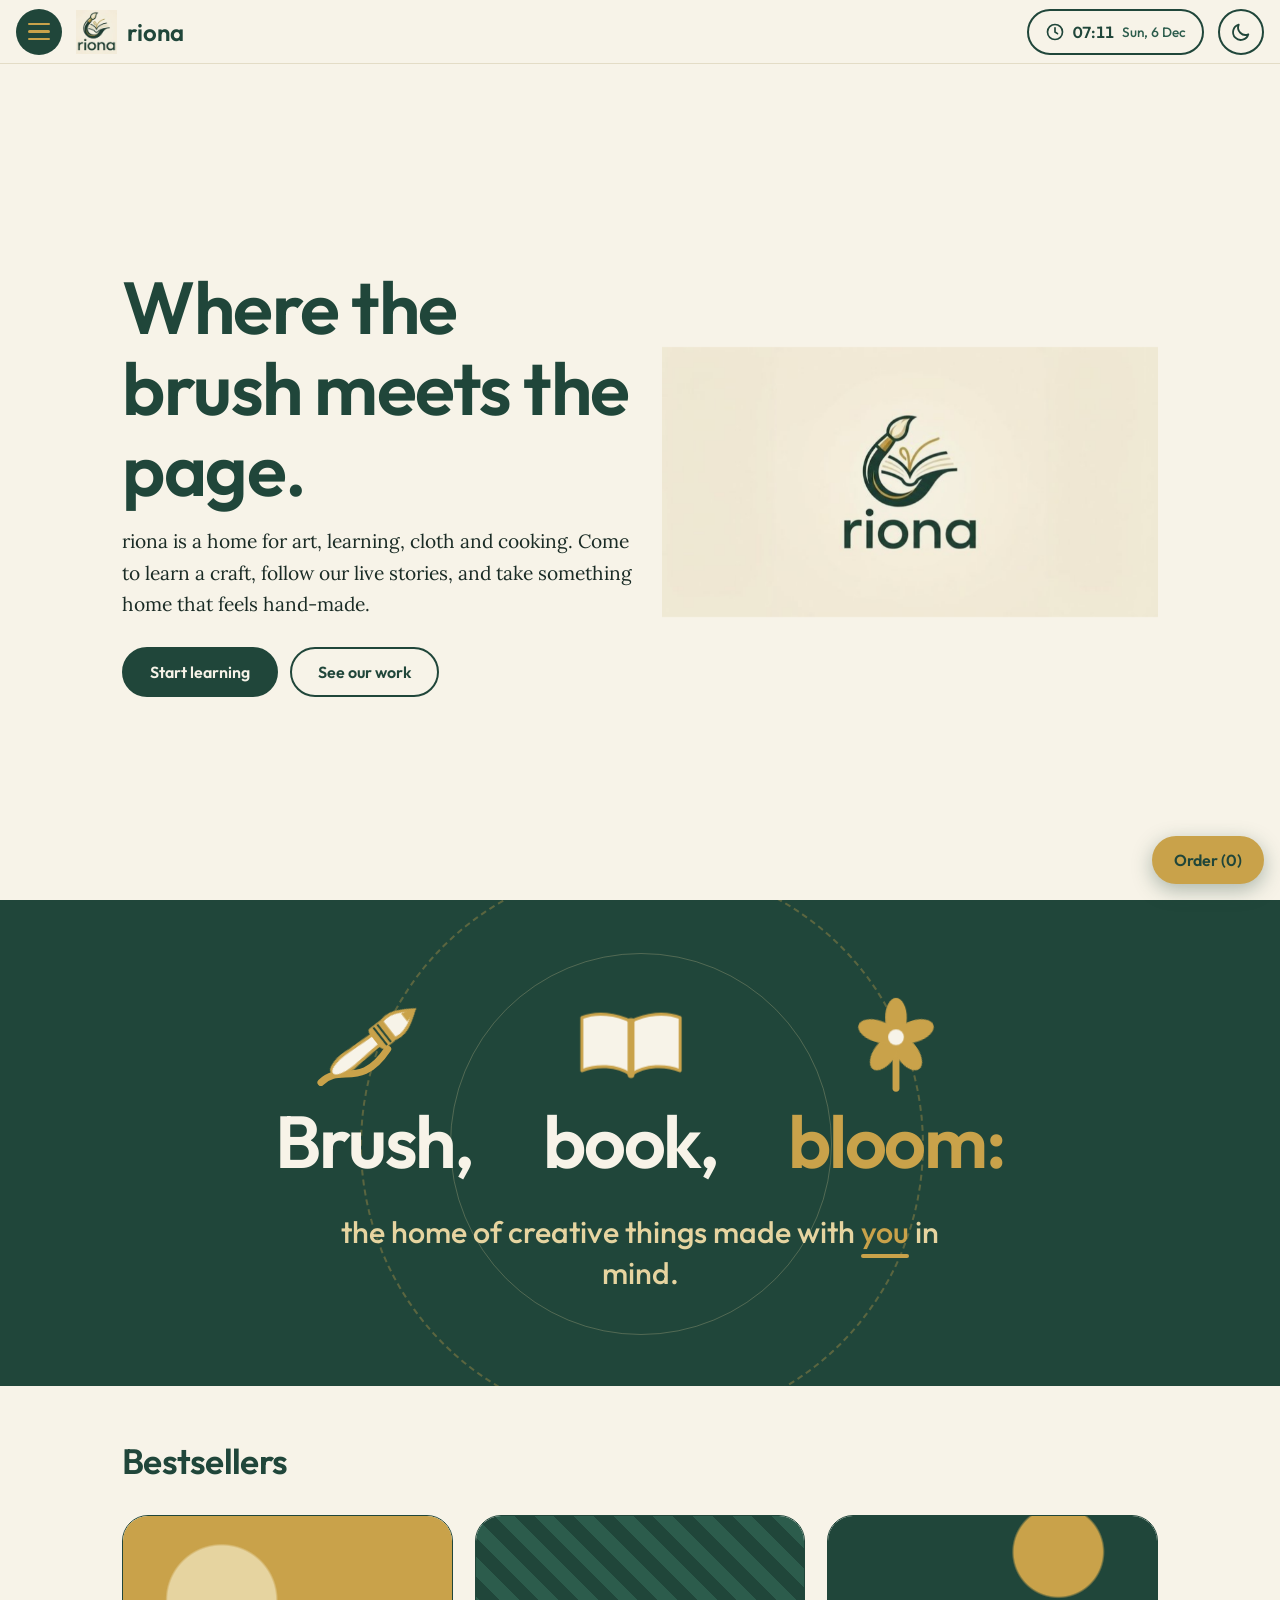
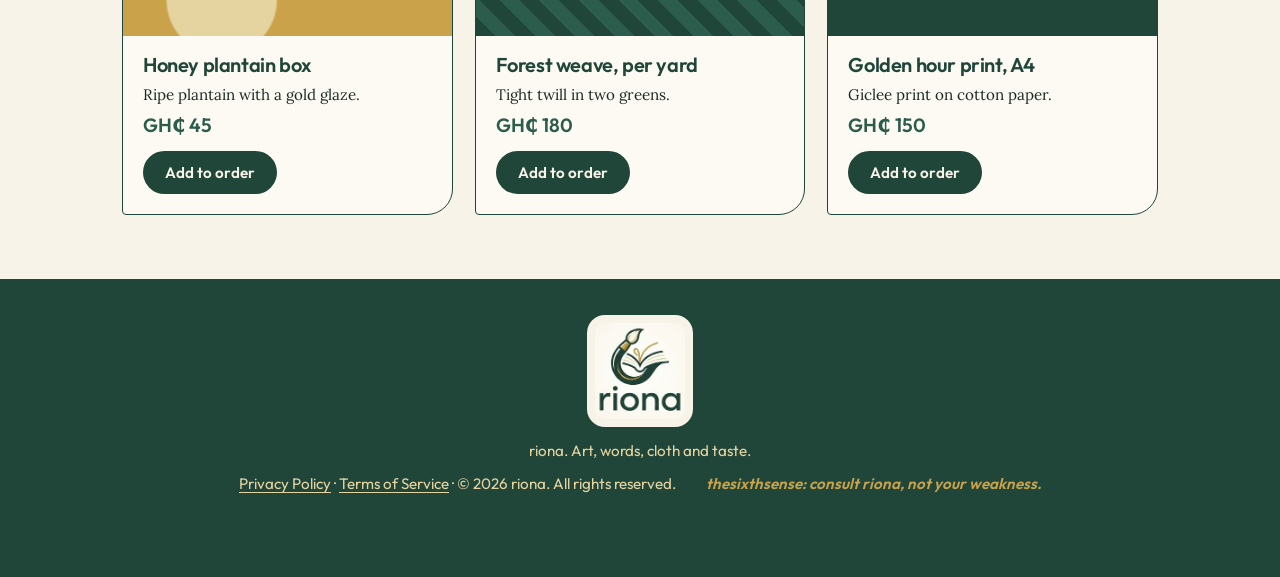
==== index.html @ c10294fd "Add files via upload" ====
<!DOCTYPE html>
<html lang="en"><head><meta charset="utf-8">
<meta name="viewport" content="width=device-width, initial-scale=1, viewport-fit=cover">
<title>riona | art, learning, cloth and food</title>
<link rel="preconnect" href="https://fonts.googleapis.com"><link rel="preconnect" href="https://fonts.gstatic.com" crossorigin>
<link href="https://fonts.googleapis.com/css2?family=Outfit:wght@400;500;600;700&family=Lora:ital,wght@0,400;0,500;1,400&display=swap" rel="stylesheet">
<script>try{var t=localStorage.getItem("riona-theme")||(matchMedia("(prefers-color-scheme:dark)").matches?"dark":"light");document.documentElement.dataset.theme=t}catch(e){}</script>
<link rel="stylesheet" href="style.css"></head><body data-page="home"><header>
<button class="burger" id="bg" aria-label="Open menu" aria-expanded="false" aria-controls="nav"><i></i><i></i><i></i></button>
<a class="brand" href="index.html"><img src="assets/logo-mark.jpg" alt="">riona</a>
<button class="hclock" id="wc" aria-expanded="false" aria-controls="wp" aria-label="World date and time"><svg viewBox="0 0 24 24" aria-hidden="true"><circle cx="12" cy="12" r="9"/><path d="M12 7v5l3 2"/></svg><span id="ht"></span><span class="hd" id="hd"></span></button>
<button class="tmode" id="tm" aria-label="Switch to dark mode"><svg class="moon" viewBox="0 0 24 24" aria-hidden="true"><path d="M20 14.5A8 8 0 0 1 9.5 4 8.5 8.5 0 1 0 20 14.5Z"/></svg><svg class="sun" viewBox="0 0 24 24" aria-hidden="true"><circle cx="12" cy="12" r="4"/><path d="M12 2v2M12 20v2M2 12h2M20 12h2M4.9 4.9l1.4 1.4M17.7 17.7l1.4 1.4M4.9 19.1l1.4-1.4M17.7 6.3l1.4-1.4"/></svg></button>
</header>
<aside class="wpanel" id="wp" aria-label="World date and time"><h2>The world, right now</h2><div class="you"><span class="big" id="yt"></span><span class="meta" id="yd"></span></div><div class="cities" id="cg"></div></aside>

<nav id="nav" aria-label="Main menu"><div class="wrap">
<a href="index.html">Home</a>
<small>Learn and make</small>
<a href="art-education.html">Art &amp; education</a><a href="portfolio.html">Portfolio</a>
<small>Cloth and table</small>
<a href="textiles.html">Textiles</a><a href="food.html">Food &amp; delicacies</a>
<small>Stories and spirit</small>
<a href="live-blog.html">Live blog</a><a href="motivations.html">Motivations</a><a href="ai-content.html">AI content</a>
<small>Work with riona</small>
<a href="adverts.html">Adverts</a><a href="feedback.html">Feedback</a>
</div></nav>
<main><section class="view on" id="home"><div class="in hero">
<div><h1>Where the brush meets the page.</h1>
<p class="lede">riona is a home for art, learning, cloth and cooking. Come to learn a craft, follow our live stories, and take something home that feels hand-made.</p>
<div class="row"><a class="btn" href="art-education.html">Start learning</a><a class="btn o" href="portfolio.html">See our work</a></div></div>
<img class="logo" src="assets/logo-full.jpg" alt="riona logo: a paintbrush curving into an open book">
</div>
<section class="tag" aria-label="Our promise"><div class="in">
<h2 class="tagline">
<span class="w rv" style="--d:0"><svg viewBox="0 0 120 100" aria-hidden="true"><path class="d g" pathLength="1" d="M6 92C26 72 46 100 74 58" style="--d:250"/><g class="pop br" style="--d:1000"><g transform="rotate(-38 60 50) translate(0 50) scale(1 1.6) translate(0 -50)"><path class="cr bp" d="M6 50C6 46 20 44 34 45L62 46V54L34 55C20 56 6 54 6 50Z"/><rect class="gf bp" x="62" y="43" width="17" height="14" rx="2"/><path class="dk" d="M68 43V57M73 43V57"/><path class="cr bp" d="M79 43C92 41 102 46 112 50C102 54 92 59 79 57Z"/><path class="gf" d="M99 46.8C105 47.8 109 49 113 50C109 51 105 52.2 99 53.2Z"/></g></g></svg><b>Brush,</b></span>
<span class="w rv" style="--d:350"><svg viewBox="0 0 120 100" aria-hidden="true"><path class="pg l" d="M60 30V84C45 74 25 74 10 80V26C25 20 45 22 60 30Z" style="--d:700"/><path class="pg r" d="M60 30V84C75 74 95 74 110 80V26C95 20 75 22 60 30Z" style="--d:850"/><path class="d g" pathLength="1" d="M60 30V84" style="--d:1000"/></svg><b>book,</b></span>
<span class="w rv" style="--d:700"><svg class="bloom" viewBox="0 0 120 100" aria-hidden="true"><path class="d g" pathLength="1" d="M60 54V98" style="--d:1100"/><g transform="rotate(0 60 46)"><ellipse class="pet" cx="60" cy="26" rx="11" ry="20" style="--d:1300"/></g><g transform="rotate(72 60 46)"><ellipse class="pet" cx="60" cy="26" rx="11" ry="20" style="--d:1420"/></g><g transform="rotate(144 60 46)"><ellipse class="pet" cx="60" cy="26" rx="11" ry="20" style="--d:1540"/></g><g transform="rotate(216 60 46)"><ellipse class="pet" cx="60" cy="26" rx="11" ry="20" style="--d:1660"/></g><g transform="rotate(288 60 46)"><ellipse class="pet" cx="60" cy="26" rx="11" ry="20" style="--d:1780"/></g><circle class="pop cr" cx="60" cy="46" r="8" style="--d:1900"/></svg><b>bloom:</b></span>
</h2>
<p class="sub rv" style="--d:1500">the home of creative things made with <em>you</em> in mind.</p>
</div></section>
<div class="in" style="padding-top:0"><div class="shop"><h2>Bestsellers</h2><div class="grid"><div class="prod"><div class="sw t3"></div><div class="b"><h3>Honey plantain box</h3><p>Ripe plantain with a gold glaze.</p><span class="pr" data-p="45"></span><button class="btn add" data-n="Honey plantain box" data-p="45">Add to order</button></div></div><div class="prod"><div class="sw t2"></div><div class="b"><h3>Forest weave, per yard</h3><p>Tight twill in two greens.</p><span class="pr" data-p="180"></span><button class="btn add" data-n="Forest weave, per yard" data-p="180">Add to order</button></div></div><div class="prod"><div class="sw t1"></div><div class="b"><h3>Golden hour print, A4</h3><p>Giclee print on cotton paper.</p><span class="pr" data-p="150"></span><button class="btn add" data-n="Golden hour print, A4" data-p="150">Add to order</button></div></div></div></div></div></section></main></main>
<footer><img src="assets/logo-mark.jpg" alt="riona logo"><p>riona. Art, words, cloth and taste.</p>
<div class="fbar"><span><a href="privacy.html">Privacy Policy</a> &middot; <a href="terms.html">Terms of Service</a> &middot; &copy; 2026 riona. All rights reserved.</span><span class="sig">thesixthsense: consult riona, not your weakness.</span></div></footer>
<script src="script.js"></script></body></html>
---- style.css ----
:root{--green:#20463a;--green2:#2c5c4c;--gold:#c9a24a;--gold2:#e6d4a0;--cream:#f7f3e8;--paper:#fcfaf3;--ink:#1a2b25;color-scheme:light;
--sans:'Outfit',system-ui,sans-serif;--serif:'Lora',Georgia,serif}
*{box-sizing:border-box;margin:0}
html{scroll-behavior:smooth;scroll-padding-top:calc(72px + env(safe-area-inset-top,0px))}
body{background:var(--bg);color:var(--ink);font:17px/1.65 var(--serif);padding-top:env(safe-area-inset-top,0px);padding-bottom:env(safe-area-inset-bottom,0px)}
h1,h2,h3,.sans{font-family:var(--sans);color:var(--gt);letter-spacing:-.02em;line-height:1.1}
h1{font-size:clamp(2.4rem,7vw,4.6rem);font-weight:600}h2{font-size:clamp(1.9rem,4.5vw,3rem);font-weight:600}h3{font-size:1.25rem;font-weight:600}
p{max-width:62ch}a{color:inherit}
:focus-visible{outline:3px solid var(--gold);outline-offset:3px}
header{position:fixed;inset:0 0 auto 0;z-index:20;height:calc(64px + env(safe-area-inset-top,0px));padding-top:env(safe-area-inset-top,0px);background:var(--hbg);backdrop-filter:blur(8px);border-bottom:1px solid var(--line);display:flex;align-items:center;gap:14px;padding-inline:max(16px,env(safe-area-inset-left,0px)) 16px}
.burger{width:46px;height:46px;border:0;border-radius:50%;background:var(--green);cursor:pointer;display:grid;place-content:center;gap:5px}
.burger i{display:block;width:22px;height:2.5px;background:var(--gold);border-radius:2px;transition:.25s}
.burger[aria-expanded=true] i:nth-child(1){transform:translateY(7.5px) rotate(45deg)}.burger[aria-expanded=true] i:nth-child(2){opacity:0}.burger[aria-expanded=true] i:nth-child(3){transform:translateY(-7.5px) rotate(-45deg)}
.brand{display:flex;align-items:center;gap:10px;text-decoration:none;font:600 1.5rem var(--sans);color:var(--gt)}
.brand img{height:44px;mix-blend-mode:multiply}
nav{position:fixed;inset:0;z-index:15;background:var(--green);color:var(--cream);padding:calc(86px + env(safe-area-inset-top,0px)) 24px 32px;overflow:auto;transform:translateX(-102%);transition:transform .45s cubic-bezier(.7,0,.2,1);visibility:hidden}
nav.open{transform:none;visibility:visible}
nav .wrap{max-width:760px;margin:auto;display:grid;gap:6px}
nav small{font:500 .95rem var(--sans);color:var(--gold);margin:18px 0 2px;display:block}
nav a{font:500 clamp(1.5rem,5vw,2.3rem) var(--sans);text-decoration:none;padding:4px 0;display:flex;align-items:center;gap:14px;color:var(--cream);width:max-content;max-width:100%}
nav a::before{content:"";width:0;height:3px;background:var(--gold);border-radius:3px;transition:width .25s}
nav a:hover::before,nav a[aria-current=page]::before{width:34px}
nav a[aria-current=page]{color:var(--gold2)}
main{min-height:100vh}
.view{display:none;padding:calc(64px + env(safe-area-inset-top,0px)) 0 0}.view.on{display:block}
.in{max-width:1080px;margin:auto;padding:64px 22px}
.lede{font-size:1.2rem;margin-top:16px}
.hero{display:grid;grid-template-columns:1.05fr 1fr;gap:20px;align-items:center;min-height:calc(100vh - 64px)}
.hero .logo{width:100%;mix-blend-mode:multiply}
.btn{display:inline-block;font:600 1rem var(--sans);padding:13px 26px;border-radius:40px;background:var(--green);color:var(--cream);border:2px solid var(--green);text-decoration:none;cursor:pointer;transition:.2s}
.btn:hover{background:var(--gold);border-color:var(--gold);color:var(--green)}
.btn.o{background:none;color:var(--gt)}.btn.o:hover{background:var(--green);color:var(--cream)}
.row{display:flex;gap:12px;flex-wrap:wrap;margin-top:26px}
.paths{display:grid;gap:0;margin-top:36px}
.paths a{display:grid;grid-template-columns:minmax(150px,230px) 1fr auto;gap:16px;align-items:baseline;padding:20px 4px;border-top:1.5px solid var(--gt);text-decoration:none;transition:.25s}
.paths a:last-child{border-bottom:1.5px solid var(--gt)}
.paths a:hover{background:var(--green);color:var(--cream);padding-inline:18px}
.paths a:hover b,.paths a:hover span{color:var(--gold)}
.paths b{font:600 1.35rem var(--sans);color:var(--gt)}.paths span{font:500 1.1rem var(--sans);color:var(--gold)}
.band{background:var(--green);color:var(--cream)}.band h2,.band h3{color:var(--cream)}.band .lede{color:var(--gold2)}
.gold{background:var(--gold);color:var(--green);--gt:#20463a;--g2t:#2c5c4c}
.swoosh{display:block;width:100%;height:70px;margin-bottom:-1px}
.grid{display:grid;grid-template-columns:repeat(auto-fit,minmax(240px,1fr));gap:22px;margin-top:34px}
.box{background:var(--paper);border:1.5px solid var(--gt);border-radius:26px 26px 26px 4px;padding:24px}
.box p{margin-top:8px;font-size:.98rem}
.pill{display:inline-block;font:500 .85rem var(--sans);padding:3px 12px;border-radius:20px;background:var(--gold2);color:var(--green);margin-bottom:10px}
.chips{display:flex;gap:10px;flex-wrap:wrap;margin-top:28px}
.chip{font:500 .98rem var(--sans);padding:8px 18px;border-radius:30px;border:1.5px solid var(--gt);background:none;color:var(--gt);cursor:pointer}
.chip[aria-pressed=true]{background:var(--green);color:var(--gold)}
.tile{aspect-ratio:1;border-radius:4px 40px 4px 40px;display:flex;align-items:flex-end;padding:18px;font:600 1.15rem var(--sans);color:var(--cream);position:relative;overflow:hidden}
.tile.hide{display:none}
.t1{background:radial-gradient(circle at 70% 30%,var(--gold) 0 18%,transparent 19%),var(--green)}
.t2{background:repeating-linear-gradient(45deg,var(--green) 0 14px,var(--green2) 14px 28px)}
.t3{background:radial-gradient(circle at 30% 70%,var(--gold2) 0 22%,transparent 23%),var(--gold);color:var(--green)}
.t4{background:linear-gradient(135deg,var(--gold) 0 50%,var(--green) 50%)}
.t5{background:repeating-linear-gradient(90deg,var(--gold) 0 10px,var(--green) 10px 30px,var(--gold2) 30px 36px,var(--green) 36px 56px)}
.t6{background:radial-gradient(ellipse at 50% 120%,var(--gold) 0 40%,transparent 41%),var(--green2)}
.sw{height:150px;border-radius:20px 20px 4px 4px}
.live{display:inline-flex;align-items:center;gap:8px;font:600 .95rem var(--sans);color:var(--green);background:var(--gold2);padding:5px 14px;border-radius:30px}
.live::before{content:"";width:10px;height:10px;border-radius:50%;background:#c0392b;animation:p 1.4s infinite}
@keyframes p{50%{opacity:.25;transform:scale(1.5)}}
.post{border-left:4px solid var(--gold);padding:4px 0 4px 20px;margin-top:26px}
.post time{font:500 .9rem var(--sans);color:var(--g2t)}.post p{margin-top:4px}
input,textarea{width:100%;font:inherit;padding:13px 16px;border:1.5px solid var(--gt);border-radius:14px;background:var(--paper);color:var(--ink);margin-top:10px}
label{font:500 1rem var(--sans);color:var(--gt);display:block;margin-top:18px}
.stars{display:flex;gap:6px;margin-top:10px}.stars button{font-size:2rem;line-height:1;background:none;border:0;cursor:pointer;color:#cdbf94}.stars button.on{color:var(--gold)}
.quote{font:500 clamp(1.7rem,4.6vw,3.1rem)/1.2 var(--sans);color:var(--cream);max-width:20ch;min-height:5.5em;margin-top:12px}
.out{margin-top:22px;font:500 1.2rem/1.5 var(--serif);font-style:italic;max-width:56ch}
select{font:inherit;padding:12px 16px;border:1.5px solid var(--gt);border-radius:14px;background:var(--paper);color:var(--ink)}
.ad{border:2px dashed var(--gt);border-radius:20px;padding:28px;display:grid;place-items:center;text-align:center;min-height:170px}
footer{background:var(--green);color:var(--gold2);text-align:center;padding:36px 22px calc(36px + env(safe-area-inset-bottom,0px));font:400 .95rem var(--sans)}
footer img{height:112px;width:auto;border-radius:18px;background:var(--cream);padding:8px;margin-bottom:10px}
@media(max-width:760px){.hero{grid-template-columns:1fr;text-align:left;padding-top:20px}.hero .logo{order:-1;max-width:420px}.paths a{grid-template-columns:1fr auto}.paths a p{grid-column:1/-1}}
@media(prefers-reduced-motion:reduce){*{animation:none!important;transition:none!important;scroll-behavior:auto!important}}

.prod{background:var(--paper);border:1.5px solid var(--gt);border-radius:26px 26px 26px 4px;overflow:hidden;display:flex;flex-direction:column}
.prod .sw{border-radius:0;height:120px}.prod div.b{padding:18px 20px 20px;display:grid;gap:6px;flex:1;align-content:start}
.prod .pr{font:600 1.2rem var(--sans);color:var(--g2t)}.prod p{font-size:.95rem}.prod .btn{margin-top:8px;padding:10px 20px;font-size:.95rem;justify-self:start}
.shop{margin-top:56px}.shop h2{font-size:clamp(1.6rem,3.5vw,2.2rem)}
#cartbtn{position:fixed;right:max(16px,env(safe-area-inset-right,0px));bottom:calc(16px + env(safe-area-inset-bottom,0px));z-index:12;border:0;border-radius:40px;background:var(--gold);color:var(--gt);font:600 1rem var(--sans);padding:14px 22px;cursor:pointer;box-shadow:0 6px 20px rgba(32,70,58,.35)}
#cart{position:fixed;inset:0 0 0 auto;width:min(420px,100%);z-index:30;background:var(--paper);border-left:3px solid var(--gt);padding:calc(24px + env(safe-area-inset-top,0px)) 22px 24px;transform:translateX(104%);transition:transform .35s;overflow:auto;visibility:hidden}
#cart.open{transform:none;visibility:visible}
#cart li{list-style:none;display:flex;justify-content:space-between;gap:10px;padding:10px 0;border-bottom:1px solid var(--line);font:500 1rem var(--sans)}
#cart li button{border:0;background:none;color:var(--gt);cursor:pointer;font:600 1rem var(--sans)}
#cart ul{padding:0;margin:16px 0}.tot{font:600 1.3rem var(--sans);color:var(--gt);margin-bottom:16px}

.vid{margin-top:34px;max-width:900px}.vid video{width:100%;display:block;border-radius:26px 26px 26px 4px;border:3px solid var(--gt);background:var(--green);aspect-ratio:16/9}
.vid .cap{font-weight:500;color:var(--g2t);margin-top:10px;font-size:.98rem}

.feature{display:grid;grid-template-columns:1fr 1fr;gap:34px;align-items:center;margin-top:40px;padding:26px;background:var(--paper);border:2px solid var(--gt);border-radius:34px 34px 34px 6px}
.feature figure{margin:0}.feature img{width:100%;height:auto;display:block;border-radius:22px;border:1.5px solid var(--line);background:#fff}
.feature h2{margin:4px 0 4px}.feature .by{font-weight:600;color:var(--gold);margin-bottom:14px;filter:brightness(.8)}
.feature blockquote{font:italic 1.15rem/1.5 var(--serif);border-left:4px solid var(--gold);padding-left:16px;margin:0 0 16px;color:var(--gt)}
.feature p+p{margin-top:12px}
@media(max-width:760px){.feature{grid-template-columns:1fr;padding:18px}}

.strip{height:16px;margin:26px 0 22px;border-radius:3px;background:repeating-linear-gradient(90deg,var(--green) 0 36px,var(--gold) 36px 48px,#7a1f1f 48px 60px,var(--gold) 60px 72px,var(--green) 72px 108px,var(--cream) 108px 114px)}
.strip.thin{height:8px;margin:30px 0 0}
.manifesto{font-weight:600;font-size:clamp(2rem,6vw,4rem);line-height:1.05;letter-spacing:-.03em;color:var(--gt);margin-bottom:18px}
.manifesto em{font-style:normal;color:var(--gold);filter:brightness(.82);border-bottom:6px solid #7a1f1f;padding-bottom:2px}
.manifesto.sm{font-size:clamp(1.3rem,2.6vw,1.7rem);line-height:1.2;margin:6px 0 14px;letter-spacing:-.02em}.manifesto.sm em{border-bottom-width:4px}
.strip{margin-bottom:0}
.feature.rev figure{order:2}.feature.rev img{max-height:640px;object-fit:cover;object-position:top}
@media(max-width:760px){.feature.rev figure{order:0}}

/* animated tagline */
.tag{background:var(--green);color:var(--cream);overflow:hidden;position:relative}
.tag::before,.tag::after{content:"";position:absolute;left:50%;top:50%;border-radius:50%;pointer-events:none}
.tag::before{width:560px;height:560px;margin:-280px 0 0 -280px;border:2px dashed rgba(201,162,74,.35);animation:spin 70s linear infinite}
.tag::after{width:380px;height:380px;margin:-190px 0 0 -190px;border:1.5px solid rgba(230,212,160,.25);animation:spin 45s linear infinite reverse}
.tag .in{position:relative;text-align:center;padding:92px 22px;z-index:1}
.tagline{display:flex;justify-content:center;align-items:flex-end;gap:clamp(20px,6vw,70px);flex-wrap:wrap}
.tagline .w{display:grid;justify-items:center;gap:14px}
.tagline svg{width:clamp(72px,12vw,118px);height:auto;overflow:visible}
.tagline b{font:600 clamp(2.2rem,7vw,4.6rem)/1 var(--sans);letter-spacing:-.03em;color:var(--cream)}
.tagline .w:nth-child(3) b{color:var(--gold)}
.tag .sub{font:500 clamp(1.2rem,3vw,1.9rem)/1.35 var(--sans);color:var(--gold2);margin:34px auto 0;max-width:30ch}
.tag .sub em{font-style:normal;color:var(--gold);position:relative;white-space:nowrap}
.tag .sub em::after{content:"";position:absolute;left:0;right:0;bottom:-7px;height:4px;border-radius:3px;background:var(--gold);transform:scaleX(0);transform-origin:left}
.tag svg .g{stroke:var(--gold);stroke-width:7;stroke-linecap:round;fill:none}
.tag svg .cr{fill:var(--cream)}.tag svg .pet{fill:var(--gold)}
.tag svg .pg{fill:var(--cream);stroke:var(--gold);stroke-width:3;stroke-linejoin:round}
.js .tag .rv{opacity:0;transform:translateY(28px)}
.js .tag .d{stroke-dasharray:1;stroke-dashoffset:1}
.js .tag .pop,.js .tag .pet{transform:scale(0);transform-box:fill-box;transform-origin:50% 100%}
.js .tag .pop{transform-origin:50% 50%}
.js .tag .pg{transform:scaleX(0);transform-box:fill-box}
.js .tag .pg.l{transform-origin:100% 50%}.js .tag .pg.r{transform-origin:0 50%}
.js .tag.go .rv{animation:rise .9s cubic-bezier(.2,.7,.2,1) forwards;animation-delay:calc(var(--d,0)*1ms)}
.js .tag.go .d{animation:draw 1s ease-in-out forwards;animation-delay:calc(var(--d,0)*1ms)}
.js .tag.go .pop,.js .tag.go .pet{animation:pop .6s cubic-bezier(.3,1.5,.5,1) forwards;animation-delay:calc(var(--d,0)*1ms)}
.js .tag.go .pg{animation:page .7s cubic-bezier(.2,.8,.3,1) forwards;animation-delay:calc(var(--d,0)*1ms)}
.js .tag.go .sub em::after{animation:under .8s ease forwards 2.4s}
.js .tag.go .bloom{transform-origin:50% 100%;animation:sway 4.5s ease-in-out 3s infinite alternate}
@keyframes rise{to{opacity:1;transform:none}}@keyframes draw{to{stroke-dashoffset:0}}@keyframes pop{to{transform:scale(1)}}
@keyframes page{to{transform:scaleX(1)}}@keyframes under{to{transform:scaleX(1)}}@keyframes spin{to{transform:rotate(360deg)}}
@keyframes sway{from{transform:rotate(-4deg)}to{transform:rotate(4deg)}}
/* hero entrance */
.js .hero>div>*,.js .hero .logo{opacity:0;transform:translateY(22px);animation:rise .9s cubic-bezier(.2,.7,.2,1) forwards}
.js .hero>div>*:nth-child(1){animation-delay:.1s}.js .hero>div>*:nth-child(2){animation-delay:.3s}.js .hero>div>*:nth-child(3){animation-delay:.5s}.js .hero .logo{animation-delay:.35s}
@media(prefers-reduced-motion:reduce){.js .tag .rv,.js .hero>div>*,.js .hero .logo{opacity:1!important;transform:none!important}
.js .tag .d{stroke-dashoffset:0!important}.js .tag .pop,.js .tag .pet{transform:scale(1)!important}.js .tag .pg{transform:none!important}.js .tag .sub em::after{transform:none!important}}
.tag svg .gf{fill:var(--gold)}.tag svg .bp{stroke:var(--gold);stroke-width:2}.tag svg .dk{stroke:var(--green);stroke-width:2;fill:none}.tag svg .br.pop{transform-origin:50% 50%}

/* theme variables */
:root{--bg:#f7f3e8;--hbg:rgba(247,243,232,.94);--line:#e3dcc6;--gt:#20463a;--g2t:#2c5c4c}
:root[data-theme=dark]{color-scheme:dark;--bg:#101a16;--hbg:rgba(16,26,22,.94);--paper:#1a2923;--ink:#ebe6d6;--line:#2d4037;--gt:#e6d4a0;--g2t:#cdb877}
:root[data-theme=dark] .hero .logo,:root[data-theme=dark] .brand img{mix-blend-mode:normal;border-radius:22px}
:root[data-theme=dark] .brand img{border-radius:10px}
:root{transition:background-color .3s}body,header,.box,.prod,.feature,input,textarea{transition:background-color .3s,color .3s,border-color .3s}
.tmode{margin-left:auto;width:46px;height:46px;border-radius:50%;border:2px solid var(--gt);background:none;color:var(--gt);cursor:pointer;display:grid;place-items:center}
.tmode svg{width:22px;height:22px;fill:none;stroke:currentColor;stroke-width:2;stroke-linecap:round;stroke-linejoin:round}
.tmode .sun{display:none}:root[data-theme=dark] .tmode .sun{display:block}:root[data-theme=dark] .tmode .moon{display:none}
.tmode:hover{background:var(--gold);border-color:var(--gold);color:#20463a}
/* world clock */
.clock{background:var(--paper);border-top:1.5px solid var(--line)}.clock .in{padding:54px 22px}
.clock h2{font-size:clamp(1.6rem,3.5vw,2.2rem)}
.you{display:flex;flex-wrap:wrap;align-items:baseline;gap:6px 22px;margin-top:16px}
.you .big{font:600 clamp(2.4rem,7vw,3.8rem)/1 var(--sans);color:var(--gt);font-variant-numeric:tabular-nums;letter-spacing:-.02em}
.you .meta{font:500 1.05rem var(--sans);color:var(--g2t)}
.cities{display:grid;grid-template-columns:repeat(auto-fit,minmax(160px,1fr));gap:14px;margin-top:26px}
.city{border:1.5px solid var(--line);border-radius:18px 18px 18px 4px;padding:14px 16px;background:var(--bg)}
.city b{font:600 1.05rem var(--sans);color:var(--gt);display:block}
.city .t{font:600 1.6rem/1.2 var(--sans);color:var(--ink);font-variant-numeric:tabular-nums}
.city .d{font:500 .88rem var(--sans);color:var(--g2t);display:flex;align-items:center;gap:7px}
.city .d i{width:9px;height:9px;border-radius:50%;background:var(--gold)}.city.night .d i{background:transparent;border:2px solid var(--g2t);box-shadow:inset -3px -1px 0 var(--g2t)}
.feature .pair{display:grid;grid-template-columns:1fr 1fr;gap:12px;margin:0}
.pair div{text-align:center}.pair img{width:100%;height:auto;aspect-ratio:1;object-fit:cover;border:0;background:none;border-radius:0;filter:drop-shadow(0 6px 10px rgba(0,0,0,.28))}
.pair figcaption{font:500 .9rem var(--sans);color:var(--g2t);margin-top:4px}
@media(max-width:760px){.feature .pair{gap:8px}}

.hclock{margin-left:auto;display:flex;align-items:center;gap:8px;height:46px;padding:0 16px;border-radius:30px;border:2px solid var(--gt);background:none;color:var(--gt);cursor:pointer;font:600 1rem var(--sans);font-variant-numeric:tabular-nums}
.hclock svg{width:20px;height:20px;fill:none;stroke:currentColor;stroke-width:2;stroke-linecap:round}
.hclock .hd{font-weight:500;font-size:.85rem;color:var(--g2t)}.hclock:hover{background:var(--gold);border-color:var(--gold);color:#20463a}.hclock:hover .hd{color:#20463a}
.tmode{margin-left:0}
.wpanel{position:fixed;z-index:25;top:calc(70px + env(safe-area-inset-top,0px));right:max(12px,env(safe-area-inset-right,0px));width:min(440px,calc(100vw - 24px));max-height:calc(100vh - 92px);overflow:auto;background:var(--paper);border:2px solid var(--gt);border-radius:24px 24px 24px 6px;padding:18px 18px 20px;box-shadow:0 14px 40px rgba(0,0,0,.3);display:none}
.wpanel.open{display:block}.wpanel h2{font-size:1.3rem}.wpanel .you .big{font-size:2.3rem}.wpanel .you .meta{font-size:.95rem}
.wpanel .cities{grid-template-columns:1fr 1fr;margin-top:16px}.wpanel .city .t{font-size:1.3rem}
@media(max-width:560px){.hclock .hd{display:none}.hclock{padding:0 12px}}
.fbar{display:flex;justify-content:center;align-items:center;gap:8px 30px;flex-wrap:wrap;margin-top:14px;font:400 .95rem var(--sans)}
.fbar a{color:var(--gold2);text-underline-offset:3px}.fbar .sig{color:var(--gold);font-weight:600;font-style:italic}
.legal{max-width:760px}.legal h2{font-size:1.35rem;margin-top:30px}.legal p,.legal ul{margin-top:10px}.legal ul{padding-left:22px;max-width:62ch}.legal li{margin-top:6px}.upd{color:var(--g2t);margin-top:8px;font-weight:500}
footer p{margin-inline:auto}footer{padding-bottom:calc(84px + env(safe-area-inset-bottom,0px))}
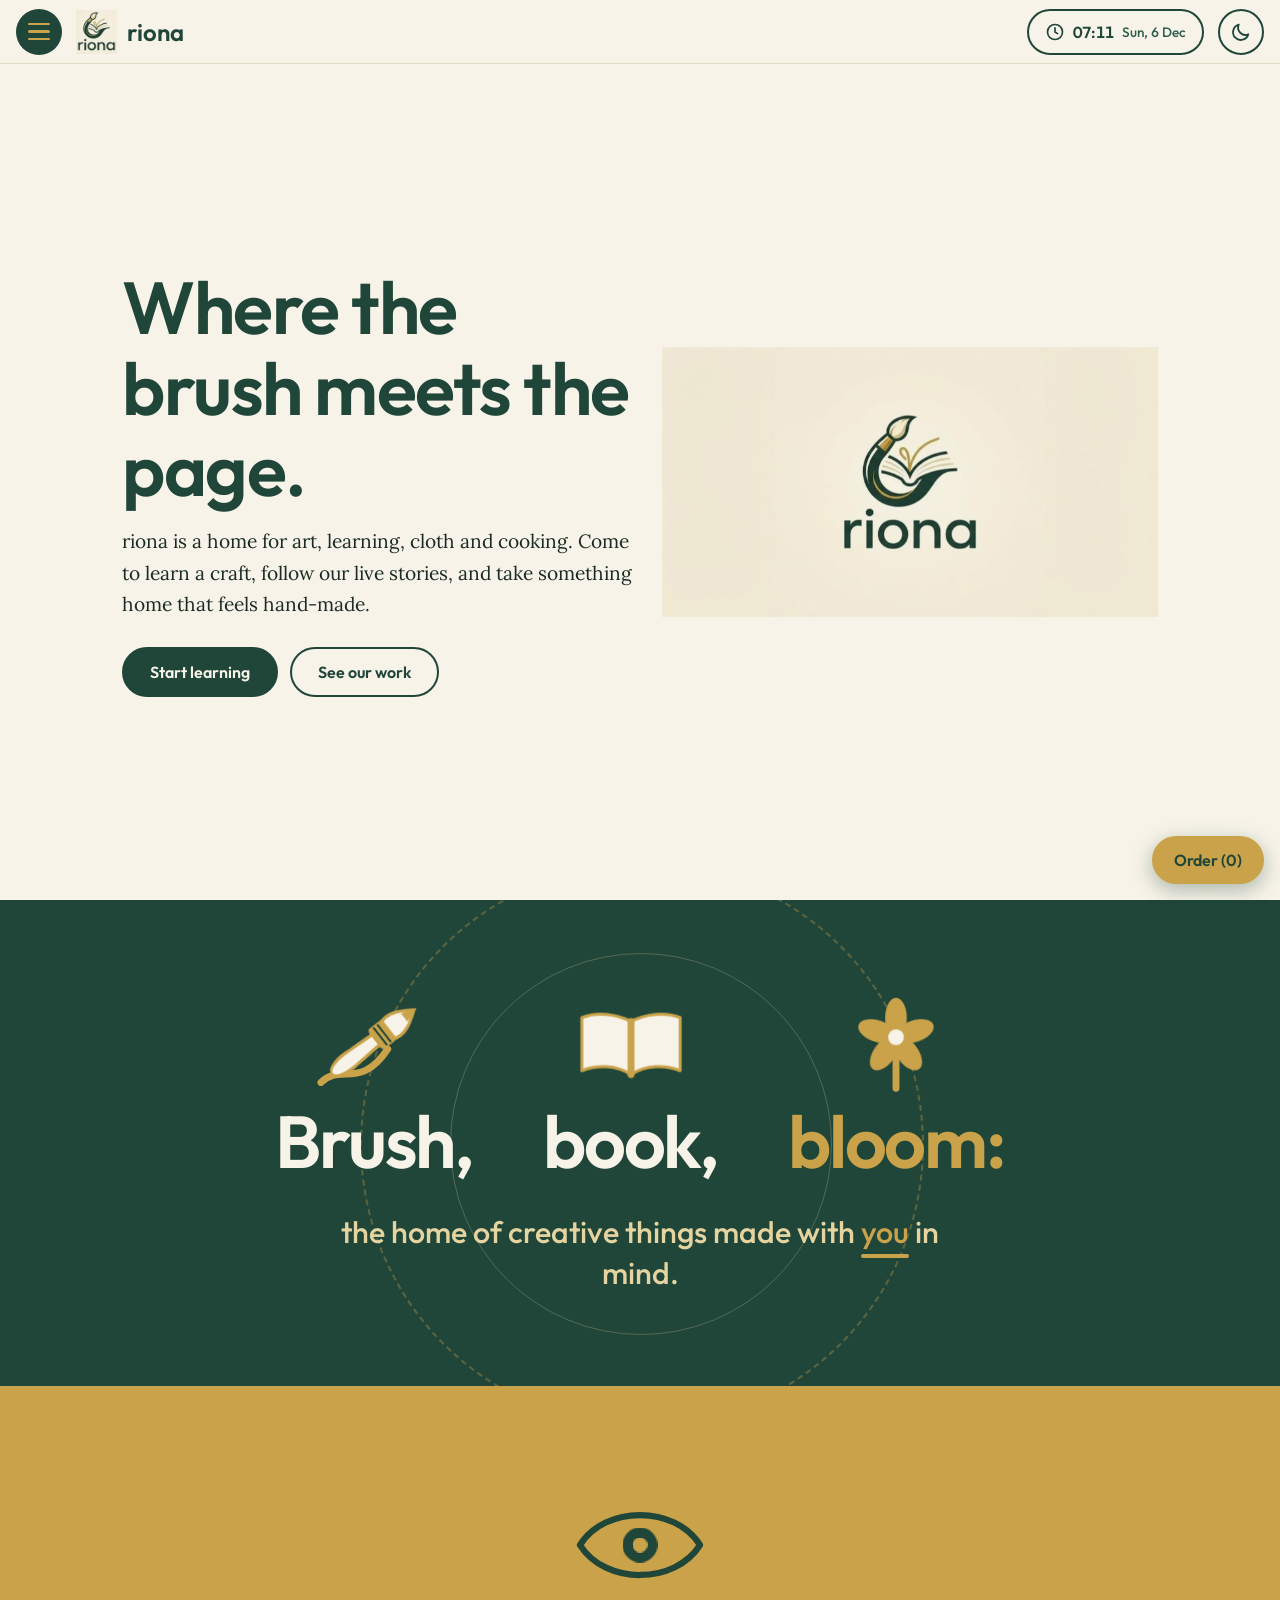
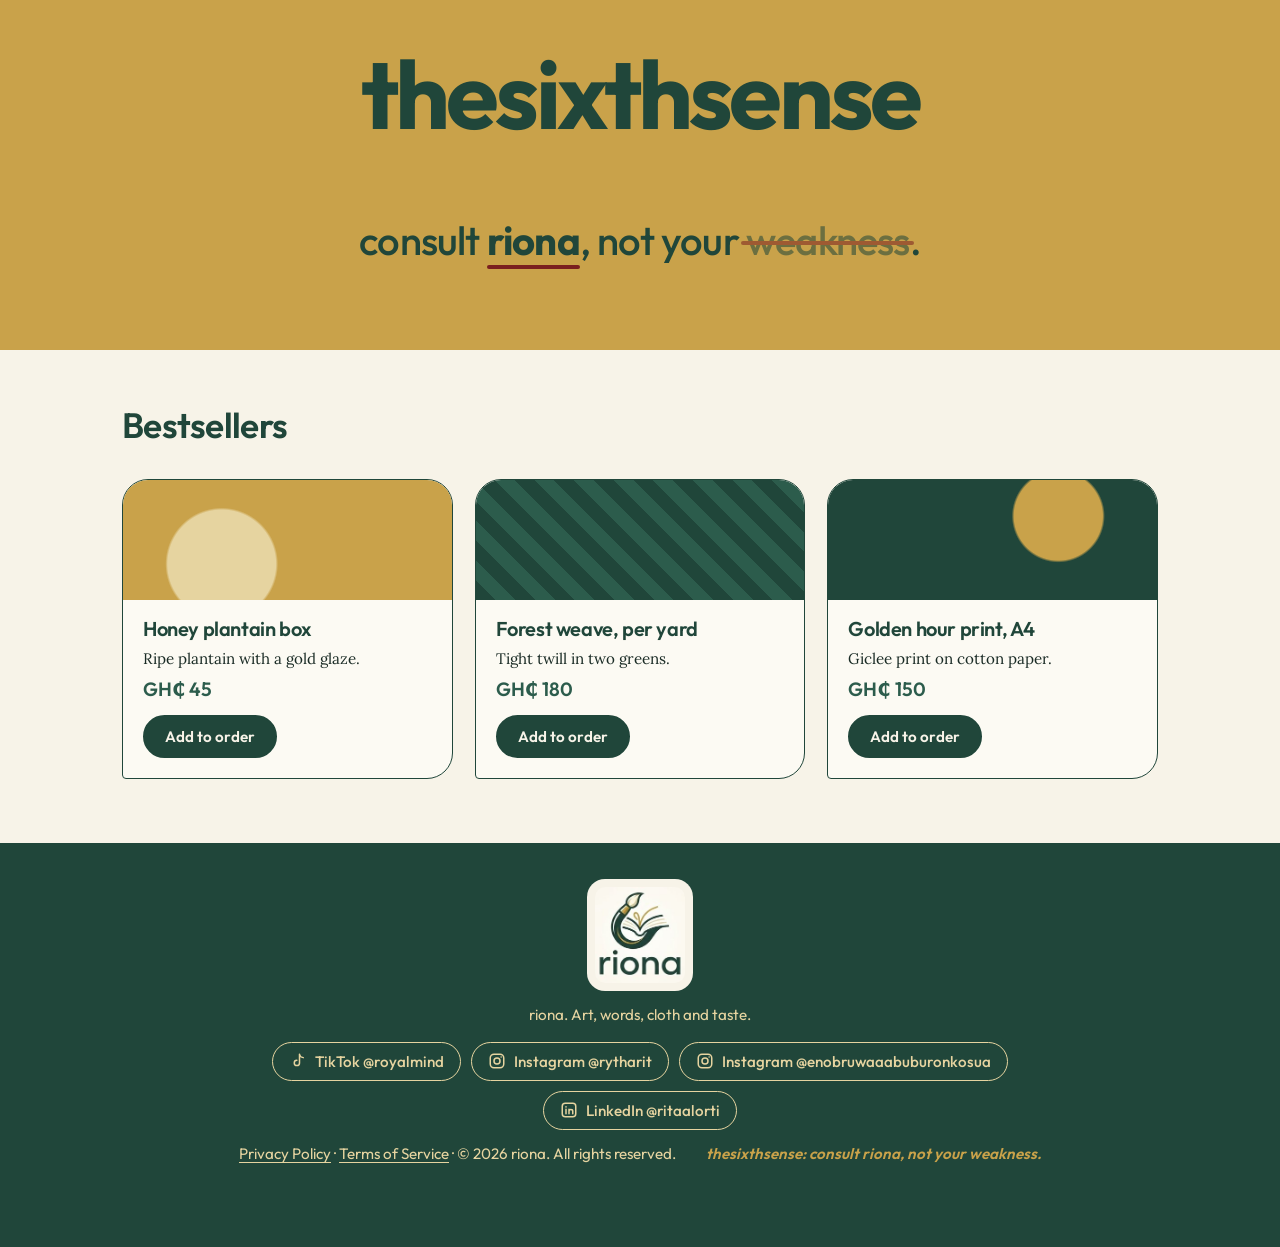
==== commit 74b8e7fc: "Add files via upload" ====
--- a/index.html
+++ b/index.html
@@ -38,7 +38,13 @@
 </h2>
 <p class="sub rv" style="--d:1500">the home of creative things made with <em>you</em> in mind.</p>
 </div></section>
+<section class="six" aria-label="Our motto"><div class="in">
+<div class="eye" aria-hidden="true"><svg viewBox="0 0 120 120"><circle class="r" style="--d:0" cx="60" cy="60" r="18"/><circle class="r" style="--d:.9" cx="60" cy="60" r="18"/><circle class="r" style="--d:1.8" cx="60" cy="60" r="18"/><path class="lid" pathLength="1" d="M12 60C32 28 88 28 108 60C88 92 32 92 12 60Z"/><circle class="iris" cx="60" cy="60" r="14"/><circle class="pup" cx="60" cy="60" r="6"/></svg></div>
+<p class="sw sans" aria-label="thesixthsense"><span style="--d:200">t</span><span style="--d:270">h</span><span style="--d:340">e</span><span style="--d:410">s</span><span style="--d:480">i</span><span style="--d:550">x</span><span style="--d:620">t</span><span style="--d:690">h</span><span style="--d:760">s</span><span style="--d:830">e</span><span style="--d:900">n</span><span style="--d:970">s</span><span style="--d:1040">e</span></p>
+<p class="mot sans"><span class="rv" style="--d:1900">consult <em>riona</em>,</span> <span class="rv" style="--d:2300">not your <s>weakness</s>.</span></p>
+</div></section>
 <div class="in" style="padding-top:0"><div class="shop"><h2>Bestsellers</h2><div class="grid"><div class="prod"><div class="sw t3"></div><div class="b"><h3>Honey plantain box</h3><p>Ripe plantain with a gold glaze.</p><span class="pr" data-p="45"></span><button class="btn add" data-n="Honey plantain box" data-p="45">Add to order</button></div></div><div class="prod"><div class="sw t2"></div><div class="b"><h3>Forest weave, per yard</h3><p>Tight twill in two greens.</p><span class="pr" data-p="180"></span><button class="btn add" data-n="Forest weave, per yard" data-p="180">Add to order</button></div></div><div class="prod"><div class="sw t1"></div><div class="b"><h3>Golden hour print, A4</h3><p>Giclee print on cotton paper.</p><span class="pr" data-p="150"></span><button class="btn add" data-n="Golden hour print, A4" data-p="150">Add to order</button></div></div></div></div></div></section></main></main>
 <footer><img src="assets/logo-mark.jpg" alt="riona logo"><p>riona. Art, words, cloth and taste.</p>
+<div class="social" aria-label="Find us online"><a href="https://www.tiktok.com/@royalmind" target="_blank" rel="noopener noreferrer"><svg viewBox="0 0 24 24" aria-hidden="true"><path d="M14 3v11.5a3.5 3.5 0 1 1-3.5-3.5M14 3c.4 2.6 2 4.2 5 4.5"/></svg>TikTok @royalmind</a><a href="https://www.instagram.com/rytharit/" target="_blank" rel="noopener noreferrer"><svg viewBox="0 0 24 24" aria-hidden="true"><rect x="3" y="3" width="18" height="18" rx="5"/><circle cx="12" cy="12" r="4"/><path d="M17.5 6.5h.01"/></svg>Instagram @rytharit</a><a href="https://www.instagram.com/enobruwaaabuburonkosua/" target="_blank" rel="noopener noreferrer"><svg viewBox="0 0 24 24" aria-hidden="true"><rect x="3" y="3" width="18" height="18" rx="5"/><circle cx="12" cy="12" r="4"/><path d="M17.5 6.5h.01"/></svg>Instagram @enobruwaaabuburonkosua</a><a href="https://www.linkedin.com/in/ritaalorti" target="_blank" rel="noopener noreferrer"><svg viewBox="0 0 24 24" aria-hidden="true"><rect x="3" y="3" width="18" height="18" rx="4"/><path d="M8 11v6M8 7.5v.5M12 17v-6M12 13.5c0-3 5-3 5 0V17"/></svg>LinkedIn @ritaalorti</a></div>
 <div class="fbar"><span><a href="privacy.html">Privacy Policy</a> &middot; <a href="terms.html">Terms of Service</a> &middot; &copy; 2026 riona. All rights reserved.</span><span class="sig">thesixthsense: consult riona, not your weakness.</span></div></footer>
 <script src="script.js"></script></body></html>
--- a/style.css
+++ b/style.css
@@ -182,3 +182,31 @@
 .fbar a{color:var(--gold2);text-underline-offset:3px}.fbar .sig{color:var(--gold);font-weight:600;font-style:italic}
 .legal{max-width:760px}.legal h2{font-size:1.35rem;margin-top:30px}.legal p,.legal ul{margin-top:10px}.legal ul{padding-left:22px;max-width:62ch}.legal li{margin-top:6px}.upd{color:var(--g2t);margin-top:8px;font-weight:500}
 footer p{margin-inline:auto}footer{padding-bottom:calc(84px + env(safe-area-inset-bottom,0px))}
+
+/* social links */
+.social{display:flex;flex-wrap:wrap;justify-content:center;gap:10px;margin:18px auto 4px;max-width:900px}
+.social a{display:inline-flex;align-items:center;gap:8px;padding:9px 16px;border:1.5px solid var(--gold2);border-radius:30px;color:var(--gold2);text-decoration:none;font:500 .95rem var(--sans);transition:.2s}
+.social a:hover{background:var(--gold);color:#20463a;border-color:var(--gold)}
+.social svg{width:18px;height:18px;flex:none;fill:none;stroke:currentColor;stroke-width:2;stroke-linecap:round;stroke-linejoin:round}
+/* animated motto */
+.six{background:var(--gold);color:#20463a;overflow:hidden;text-align:center}.six .in{padding:84px 22px}
+.eye{width:clamp(110px,18vw,150px);margin:0 auto 18px}.eye svg{width:100%;overflow:visible}
+.eye .r{fill:none;stroke:#20463a;stroke-width:2;transform-origin:60px 60px;opacity:0}
+.eye .lid{fill:none;stroke:#20463a;stroke-width:5;stroke-linecap:round;stroke-linejoin:round}
+.eye .iris{fill:#20463a}.eye .pup{fill:var(--gold)}
+.six .sw{font:700 clamp(2.4rem,9vw,6rem)/1 var(--sans);letter-spacing:-.04em;color:#20463a;display:flex;justify-content:center;flex-wrap:wrap}
+.six .sw span{display:inline-block}
+.six .mot{font:500 clamp(1.4rem,4vw,2.5rem)/1.3 var(--sans);margin:18px auto 0;max-width:24ch}
+.six .mot em{font-style:normal;font-weight:700;position:relative;white-space:nowrap}
+.six .mot em::after,.six .mot s::after{content:"";position:absolute;left:0;right:0;height:4px;background:#7a1f1f;border-radius:3px;transform:scaleX(0);transform-origin:left}
+.six .mot em::after{bottom:-4px}.six .mot s{text-decoration:none;position:relative;white-space:nowrap}.six .mot s::after{top:52%;left:-3%;right:-3%}
+.js .six .sw span,.js .six .rv{opacity:0;transform:translateY(34px)}
+.js .six .lid{stroke-dasharray:1;stroke-dashoffset:1}
+.js .six .iris,.js .six .pup{transform:scale(0);transform-box:fill-box;transform-origin:50% 50%}
+.js .six.go .sw span,.js .six.go .rv{animation:rise .7s cubic-bezier(.2,.7,.2,1) forwards;animation-delay:calc(var(--d,0)*1ms)}
+.js .six.go .lid{animation:draw 1.1s ease-in-out forwards}
+.js .six.go .iris{animation:pop .6s cubic-bezier(.3,1.5,.5,1) 1s forwards}.js .six.go .pup{animation:pop .5s cubic-bezier(.3,1.5,.5,1) 1.3s forwards}
+.js .six.go .r{animation:ring 3.2s ease-out infinite;animation-delay:calc(1.6s + var(--d,0)*1s)}
+.js .six.go .mot em::after{animation:under .7s ease forwards 2.8s}.js .six.go .mot s::after{animation:under .6s ease forwards 3.3s}.js .six.go .mot s{animation:dim .6s ease forwards 3.3s}
+@keyframes ring{0%{transform:scale(1);opacity:.7}100%{transform:scale(3.6);opacity:0}}@keyframes dim{to{opacity:.55}}
+@media(prefers-reduced-motion:reduce){.js .six .sw span,.js .six .rv{opacity:1!important;transform:none!important}.js .six .lid{stroke-dashoffset:0!important}.js .six .iris,.js .six .pup{transform:none!important}.js .six .mot em::after,.js .six .mot s::after{transform:none!important}.js .six .r{display:none}}
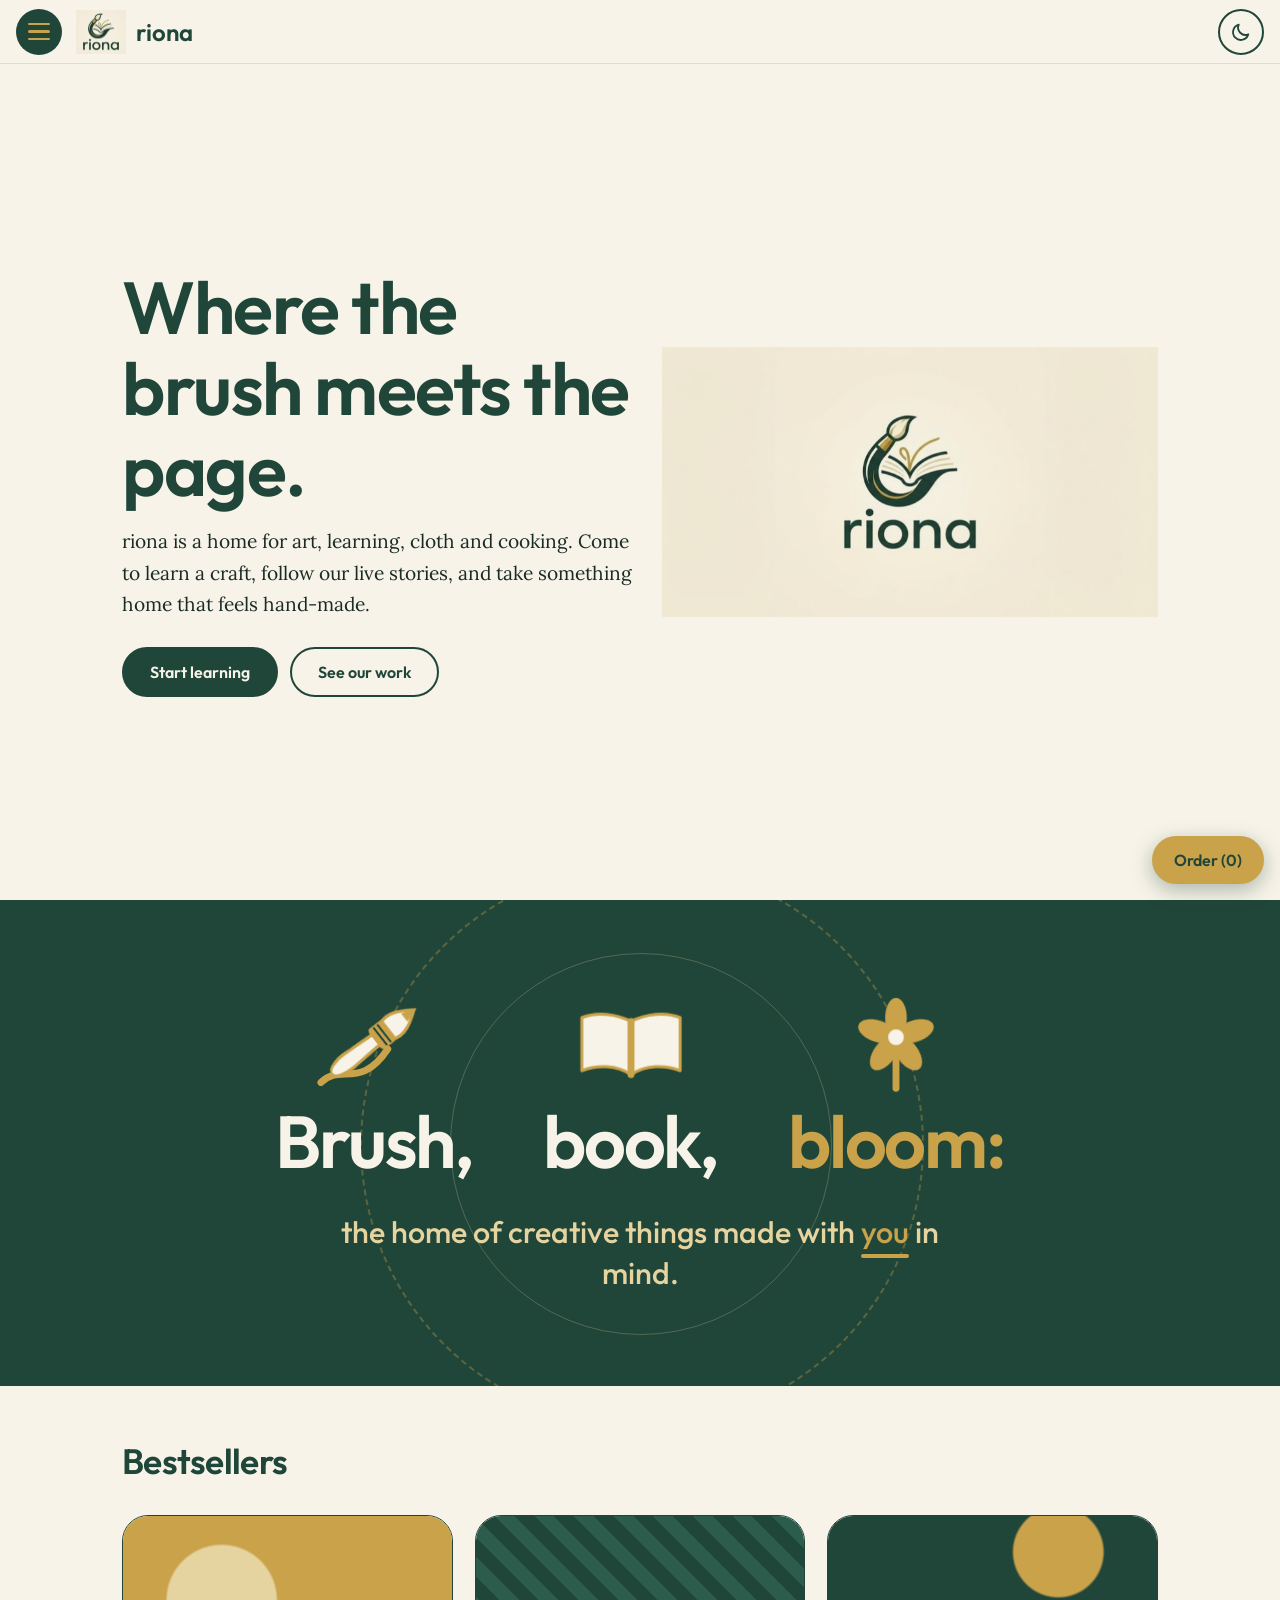
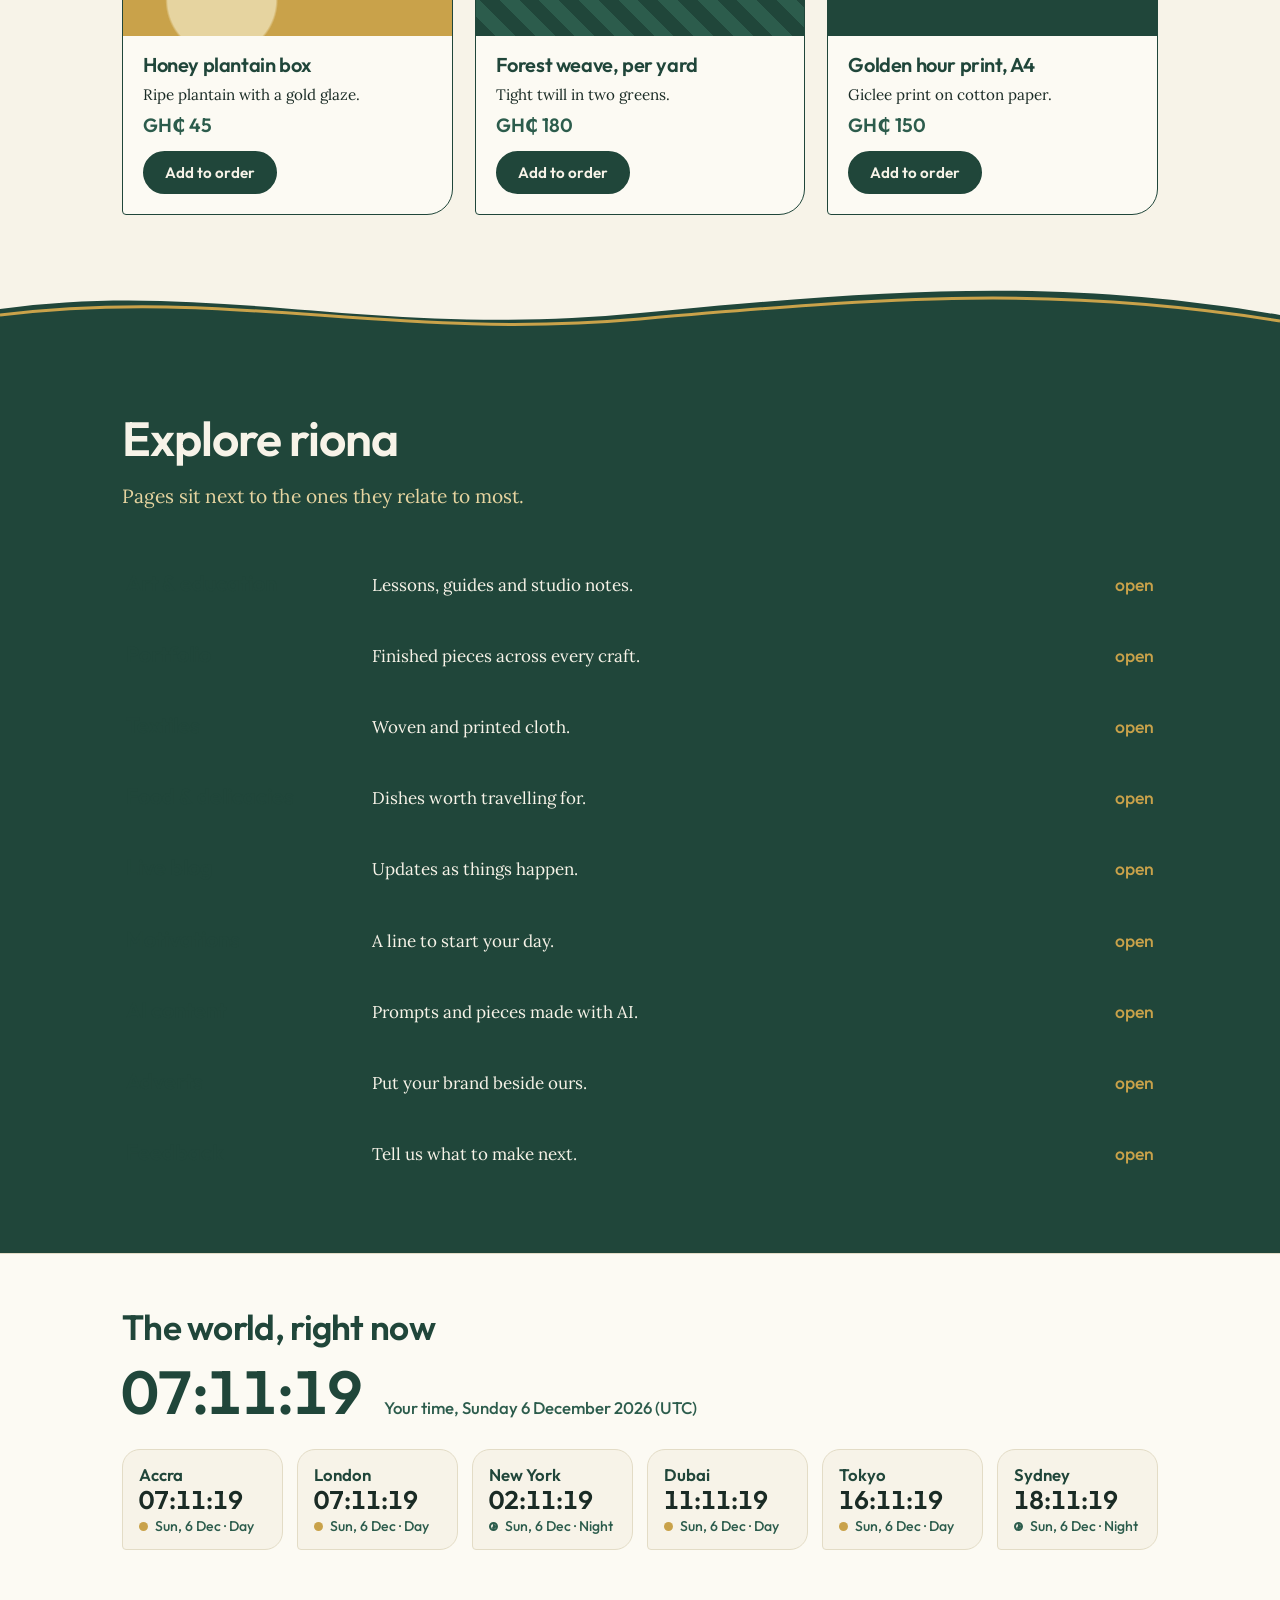
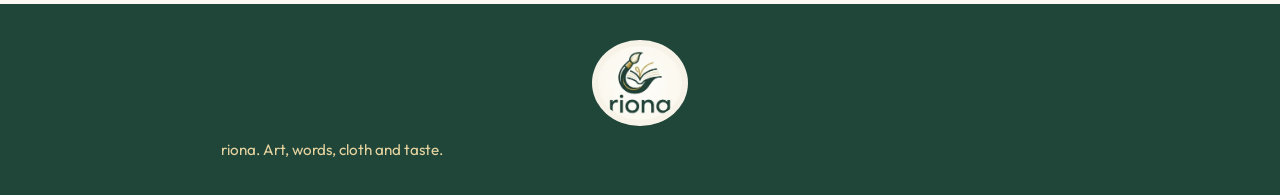
==== commit 9ec144a6: "Add files via upload" ====
--- a/index.html
+++ b/index.html
@@ -8,11 +8,8 @@
 <link rel="stylesheet" href="style.css"></head><body data-page="home"><header>
 <button class="burger" id="bg" aria-label="Open menu" aria-expanded="false" aria-controls="nav"><i></i><i></i><i></i></button>
 <a class="brand" href="index.html"><img src="assets/logo-mark.jpg" alt="">riona</a>
-<button class="hclock" id="wc" aria-expanded="false" aria-controls="wp" aria-label="World date and time"><svg viewBox="0 0 24 24" aria-hidden="true"><circle cx="12" cy="12" r="9"/><path d="M12 7v5l3 2"/></svg><span id="ht"></span><span class="hd" id="hd"></span></button>
 <button class="tmode" id="tm" aria-label="Switch to dark mode"><svg class="moon" viewBox="0 0 24 24" aria-hidden="true"><path d="M20 14.5A8 8 0 0 1 9.5 4 8.5 8.5 0 1 0 20 14.5Z"/></svg><svg class="sun" viewBox="0 0 24 24" aria-hidden="true"><circle cx="12" cy="12" r="4"/><path d="M12 2v2M12 20v2M2 12h2M20 12h2M4.9 4.9l1.4 1.4M17.7 17.7l1.4 1.4M4.9 19.1l1.4-1.4M17.7 6.3l1.4-1.4"/></svg></button>
 </header>
-<aside class="wpanel" id="wp" aria-label="World date and time"><h2>The world, right now</h2><div class="you"><span class="big" id="yt"></span><span class="meta" id="yd"></span></div><div class="cities" id="cg"></div></aside>
-
 <nav id="nav" aria-label="Main menu"><div class="wrap">
 <a href="index.html">Home</a>
 <small>Learn and make</small>
@@ -38,13 +35,19 @@
 </h2>
 <p class="sub rv" style="--d:1500">the home of creative things made with <em>you</em> in mind.</p>
 </div></section>
-<section class="six" aria-label="Our motto"><div class="in">
-<div class="eye" aria-hidden="true"><svg viewBox="0 0 120 120"><circle class="r" style="--d:0" cx="60" cy="60" r="18"/><circle class="r" style="--d:.9" cx="60" cy="60" r="18"/><circle class="r" style="--d:1.8" cx="60" cy="60" r="18"/><path class="lid" pathLength="1" d="M12 60C32 28 88 28 108 60C88 92 32 92 12 60Z"/><circle class="iris" cx="60" cy="60" r="14"/><circle class="pup" cx="60" cy="60" r="6"/></svg></div>
-<p class="sw sans" aria-label="thesixthsense"><span style="--d:200">t</span><span style="--d:270">h</span><span style="--d:340">e</span><span style="--d:410">s</span><span style="--d:480">i</span><span style="--d:550">x</span><span style="--d:620">t</span><span style="--d:690">h</span><span style="--d:760">s</span><span style="--d:830">e</span><span style="--d:900">n</span><span style="--d:970">s</span><span style="--d:1040">e</span></p>
-<p class="mot sans"><span class="rv" style="--d:1900">consult <em>riona</em>,</span> <span class="rv" style="--d:2300">not your <s>weakness</s>.</span></p>
-</div></section>
-<div class="in" style="padding-top:0"><div class="shop"><h2>Bestsellers</h2><div class="grid"><div class="prod"><div class="sw t3"></div><div class="b"><h3>Honey plantain box</h3><p>Ripe plantain with a gold glaze.</p><span class="pr" data-p="45"></span><button class="btn add" data-n="Honey plantain box" data-p="45">Add to order</button></div></div><div class="prod"><div class="sw t2"></div><div class="b"><h3>Forest weave, per yard</h3><p>Tight twill in two greens.</p><span class="pr" data-p="180"></span><button class="btn add" data-n="Forest weave, per yard" data-p="180">Add to order</button></div></div><div class="prod"><div class="sw t1"></div><div class="b"><h3>Golden hour print, A4</h3><p>Giclee print on cotton paper.</p><span class="pr" data-p="150"></span><button class="btn add" data-n="Golden hour print, A4" data-p="150">Add to order</button></div></div></div></div></div></section></main></main>
-<footer><img src="assets/logo-mark.jpg" alt="riona logo"><p>riona. Art, words, cloth and taste.</p>
-<div class="social" aria-label="Find us online"><a href="https://www.tiktok.com/@royalmind" target="_blank" rel="noopener noreferrer"><svg viewBox="0 0 24 24" aria-hidden="true"><path d="M14 3v11.5a3.5 3.5 0 1 1-3.5-3.5M14 3c.4 2.6 2 4.2 5 4.5"/></svg>TikTok @royalmind</a><a href="https://www.instagram.com/rytharit/" target="_blank" rel="noopener noreferrer"><svg viewBox="0 0 24 24" aria-hidden="true"><rect x="3" y="3" width="18" height="18" rx="5"/><circle cx="12" cy="12" r="4"/><path d="M17.5 6.5h.01"/></svg>Instagram @rytharit</a><a href="https://www.instagram.com/enobruwaaabuburonkosua/" target="_blank" rel="noopener noreferrer"><svg viewBox="0 0 24 24" aria-hidden="true"><rect x="3" y="3" width="18" height="18" rx="5"/><circle cx="12" cy="12" r="4"/><path d="M17.5 6.5h.01"/></svg>Instagram @enobruwaaabuburonkosua</a><a href="https://www.linkedin.com/in/ritaalorti" target="_blank" rel="noopener noreferrer"><svg viewBox="0 0 24 24" aria-hidden="true"><rect x="3" y="3" width="18" height="18" rx="4"/><path d="M8 11v6M8 7.5v.5M12 17v-6M12 13.5c0-3 5-3 5 0V17"/></svg>LinkedIn @ritaalorti</a></div>
-<div class="fbar"><span><a href="privacy.html">Privacy Policy</a> &middot; <a href="terms.html">Terms of Service</a> &middot; &copy; 2026 riona. All rights reserved.</span><span class="sig">thesixthsense: consult riona, not your weakness.</span></div></footer>
+<div class="in" style="padding-top:0"><div class="shop"><h2>Bestsellers</h2><div class="grid"><div class="prod"><div class="sw t3"></div><div class="b"><h3>Honey plantain box</h3><p>Ripe plantain with a gold glaze.</p><span class="pr" data-p="45"></span><button class="btn add" data-n="Honey plantain box" data-p="45">Add to order</button></div></div><div class="prod"><div class="sw t2"></div><div class="b"><h3>Forest weave, per yard</h3><p>Tight twill in two greens.</p><span class="pr" data-p="180"></span><button class="btn add" data-n="Forest weave, per yard" data-p="180">Add to order</button></div></div><div class="prod"><div class="sw t1"></div><div class="b"><h3>Golden hour print, A4</h3><p>Giclee print on cotton paper.</p><span class="pr" data-p="150"></span><button class="btn add" data-n="Golden hour print, A4" data-p="150">Add to order</button></div></div></div></div></div><svg class="swoosh" viewBox="0 0 1440 70" preserveAspectRatio="none" aria-hidden="true"><path d="M0 70V30C240 0 420 60 720 34S1200 0 1440 36V70Z" fill="#20463a"/><path d="M0 36C260 8 440 62 720 40S1190 6 1440 42" fill="none" stroke="#c9a24a" stroke-width="3"/></svg>
+<div class="band"><div class="in"><h2>Explore riona</h2><p class="lede">Pages sit next to the ones they relate to most.</p>
+<div class="paths">
+<a href="art-education.html"><b>Art &amp; education</b><p>Lessons, guides and studio notes.</p><span>open</span></a>
+<a href="portfolio.html"><b>Portfolio</b><p>Finished pieces across every craft.</p><span>open</span></a>
+<a href="textiles.html"><b>Textiles</b><p>Woven and printed cloth.</p><span>open</span></a>
+<a href="food.html"><b>Food &amp; delicacies</b><p>Dishes worth travelling for.</p><span>open</span></a>
+<a href="live-blog.html"><b>Live blog</b><p>Updates as things happen.</p><span>open</span></a>
+<a href="motivations.html"><b>Motivations</b><p>A line to start your day.</p><span>open</span></a>
+<a href="ai-content.html"><b>AI content</b><p>Prompts and pieces made with AI.</p><span>open</span></a>
+<a href="adverts.html"><b>Adverts</b><p>Put your brand beside ours.</p><span>open</span></a>
+<a href="feedback.html"><b>Feedback</b><p>Tell us what to make next.</p><span>open</span></a>
+</div></div></div></section></main></main>
+<section class="clock" aria-labelledby="clk"><div class="in"><h2 id="clk">The world, right now</h2><div class="you"><span class="big" id="yt"></span><span class="meta" id="yd"></span></div><div class="cities" id="cg"></div></div></section>
+<footer><img src="assets/logo-mark.jpg" alt="riona"><p>riona. Art, words, cloth and taste.</p></footer>
 <script src="script.js"></script></body></html>
--- a/style.css
+++ b/style.css
@@ -70,7 +70,7 @@
 select{font:inherit;padding:12px 16px;border:1.5px solid var(--gt);border-radius:14px;background:var(--paper);color:var(--ink)}
 .ad{border:2px dashed var(--gt);border-radius:20px;padding:28px;display:grid;place-items:center;text-align:center;min-height:170px}
 footer{background:var(--green);color:var(--gold2);text-align:center;padding:36px 22px calc(36px + env(safe-area-inset-bottom,0px));font:400 .95rem var(--sans)}
-footer img{height:112px;width:auto;border-radius:18px;background:var(--cream);padding:8px;margin-bottom:10px}
+footer img{height:86px;border-radius:50%;background:var(--cream);padding:6px;margin-bottom:10px}
 @media(max-width:760px){.hero{grid-template-columns:1fr;text-align:left;padding-top:20px}.hero .logo{order:-1;max-width:420px}.paths a{grid-template-columns:1fr auto}.paths a p{grid-column:1/-1}}
 @media(prefers-reduced-motion:reduce){*{animation:none!important;transition:none!important;scroll-behavior:auto!important}}
 
@@ -169,44 +169,3 @@
 .pair div{text-align:center}.pair img{width:100%;height:auto;aspect-ratio:1;object-fit:cover;border:0;background:none;border-radius:0;filter:drop-shadow(0 6px 10px rgba(0,0,0,.28))}
 .pair figcaption{font:500 .9rem var(--sans);color:var(--g2t);margin-top:4px}
 @media(max-width:760px){.feature .pair{gap:8px}}
-
-.hclock{margin-left:auto;display:flex;align-items:center;gap:8px;height:46px;padding:0 16px;border-radius:30px;border:2px solid var(--gt);background:none;color:var(--gt);cursor:pointer;font:600 1rem var(--sans);font-variant-numeric:tabular-nums}
-.hclock svg{width:20px;height:20px;fill:none;stroke:currentColor;stroke-width:2;stroke-linecap:round}
-.hclock .hd{font-weight:500;font-size:.85rem;color:var(--g2t)}.hclock:hover{background:var(--gold);border-color:var(--gold);color:#20463a}.hclock:hover .hd{color:#20463a}
-.tmode{margin-left:0}
-.wpanel{position:fixed;z-index:25;top:calc(70px + env(safe-area-inset-top,0px));right:max(12px,env(safe-area-inset-right,0px));width:min(440px,calc(100vw - 24px));max-height:calc(100vh - 92px);overflow:auto;background:var(--paper);border:2px solid var(--gt);border-radius:24px 24px 24px 6px;padding:18px 18px 20px;box-shadow:0 14px 40px rgba(0,0,0,.3);display:none}
-.wpanel.open{display:block}.wpanel h2{font-size:1.3rem}.wpanel .you .big{font-size:2.3rem}.wpanel .you .meta{font-size:.95rem}
-.wpanel .cities{grid-template-columns:1fr 1fr;margin-top:16px}.wpanel .city .t{font-size:1.3rem}
-@media(max-width:560px){.hclock .hd{display:none}.hclock{padding:0 12px}}
-.fbar{display:flex;justify-content:center;align-items:center;gap:8px 30px;flex-wrap:wrap;margin-top:14px;font:400 .95rem var(--sans)}
-.fbar a{color:var(--gold2);text-underline-offset:3px}.fbar .sig{color:var(--gold);font-weight:600;font-style:italic}
-.legal{max-width:760px}.legal h2{font-size:1.35rem;margin-top:30px}.legal p,.legal ul{margin-top:10px}.legal ul{padding-left:22px;max-width:62ch}.legal li{margin-top:6px}.upd{color:var(--g2t);margin-top:8px;font-weight:500}
-footer p{margin-inline:auto}footer{padding-bottom:calc(84px + env(safe-area-inset-bottom,0px))}
-
-/* social links */
-.social{display:flex;flex-wrap:wrap;justify-content:center;gap:10px;margin:18px auto 4px;max-width:900px}
-.social a{display:inline-flex;align-items:center;gap:8px;padding:9px 16px;border:1.5px solid var(--gold2);border-radius:30px;color:var(--gold2);text-decoration:none;font:500 .95rem var(--sans);transition:.2s}
-.social a:hover{background:var(--gold);color:#20463a;border-color:var(--gold)}
-.social svg{width:18px;height:18px;flex:none;fill:none;stroke:currentColor;stroke-width:2;stroke-linecap:round;stroke-linejoin:round}
-/* animated motto */
-.six{background:var(--gold);color:#20463a;overflow:hidden;text-align:center}.six .in{padding:84px 22px}
-.eye{width:clamp(110px,18vw,150px);margin:0 auto 18px}.eye svg{width:100%;overflow:visible}
-.eye .r{fill:none;stroke:#20463a;stroke-width:2;transform-origin:60px 60px;opacity:0}
-.eye .lid{fill:none;stroke:#20463a;stroke-width:5;stroke-linecap:round;stroke-linejoin:round}
-.eye .iris{fill:#20463a}.eye .pup{fill:var(--gold)}
-.six .sw{font:700 clamp(2.4rem,9vw,6rem)/1 var(--sans);letter-spacing:-.04em;color:#20463a;display:flex;justify-content:center;flex-wrap:wrap}
-.six .sw span{display:inline-block}
-.six .mot{font:500 clamp(1.4rem,4vw,2.5rem)/1.3 var(--sans);margin:18px auto 0;max-width:24ch}
-.six .mot em{font-style:normal;font-weight:700;position:relative;white-space:nowrap}
-.six .mot em::after,.six .mot s::after{content:"";position:absolute;left:0;right:0;height:4px;background:#7a1f1f;border-radius:3px;transform:scaleX(0);transform-origin:left}
-.six .mot em::after{bottom:-4px}.six .mot s{text-decoration:none;position:relative;white-space:nowrap}.six .mot s::after{top:52%;left:-3%;right:-3%}
-.js .six .sw span,.js .six .rv{opacity:0;transform:translateY(34px)}
-.js .six .lid{stroke-dasharray:1;stroke-dashoffset:1}
-.js .six .iris,.js .six .pup{transform:scale(0);transform-box:fill-box;transform-origin:50% 50%}
-.js .six.go .sw span,.js .six.go .rv{animation:rise .7s cubic-bezier(.2,.7,.2,1) forwards;animation-delay:calc(var(--d,0)*1ms)}
-.js .six.go .lid{animation:draw 1.1s ease-in-out forwards}
-.js .six.go .iris{animation:pop .6s cubic-bezier(.3,1.5,.5,1) 1s forwards}.js .six.go .pup{animation:pop .5s cubic-bezier(.3,1.5,.5,1) 1.3s forwards}
-.js .six.go .r{animation:ring 3.2s ease-out infinite;animation-delay:calc(1.6s + var(--d,0)*1s)}
-.js .six.go .mot em::after{animation:under .7s ease forwards 2.8s}.js .six.go .mot s::after{animation:under .6s ease forwards 3.3s}.js .six.go .mot s{animation:dim .6s ease forwards 3.3s}
-@keyframes ring{0%{transform:scale(1);opacity:.7}100%{transform:scale(3.6);opacity:0}}@keyframes dim{to{opacity:.55}}
-@media(prefers-reduced-motion:reduce){.js .six .sw span,.js .six .rv{opacity:1!important;transform:none!important}.js .six .lid{stroke-dashoffset:0!important}.js .six .iris,.js .six .pup{transform:none!important}.js .six .mot em::after,.js .six .mot s::after{transform:none!important}.js .six .r{display:none}}
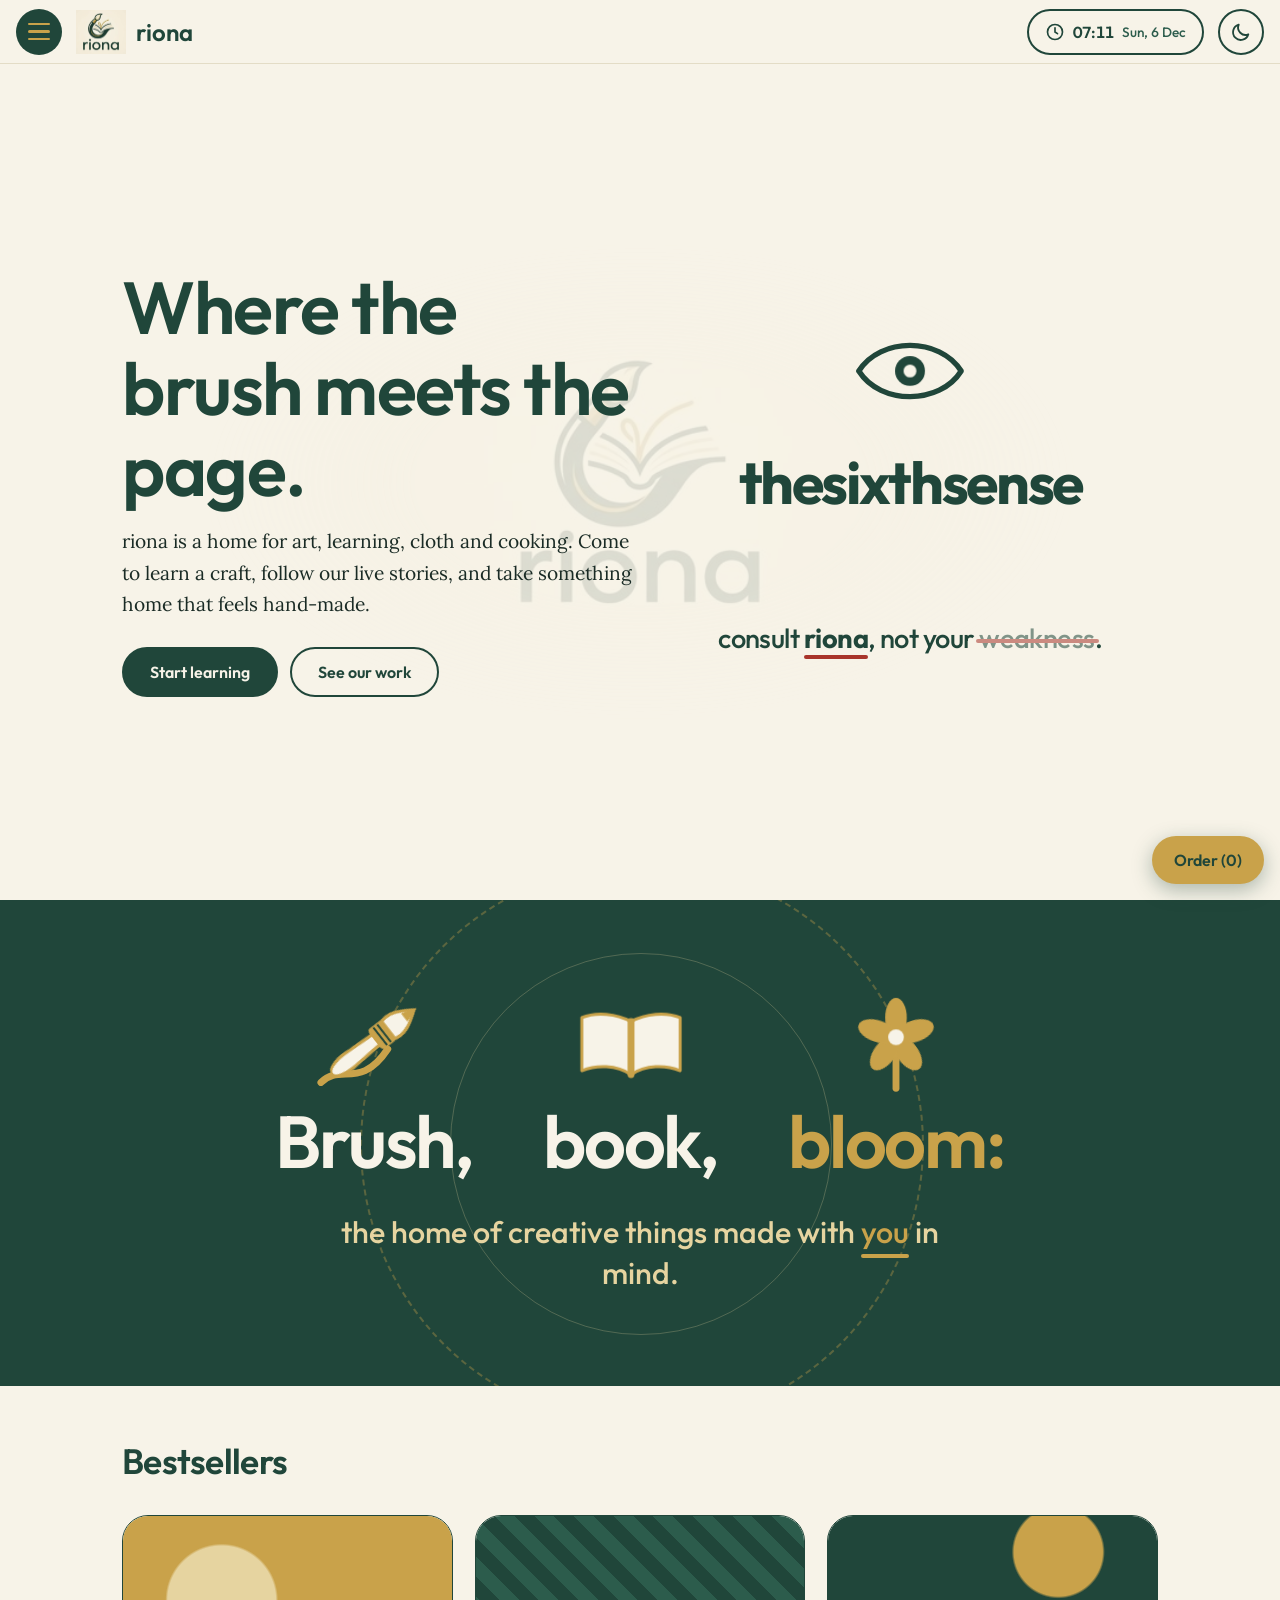
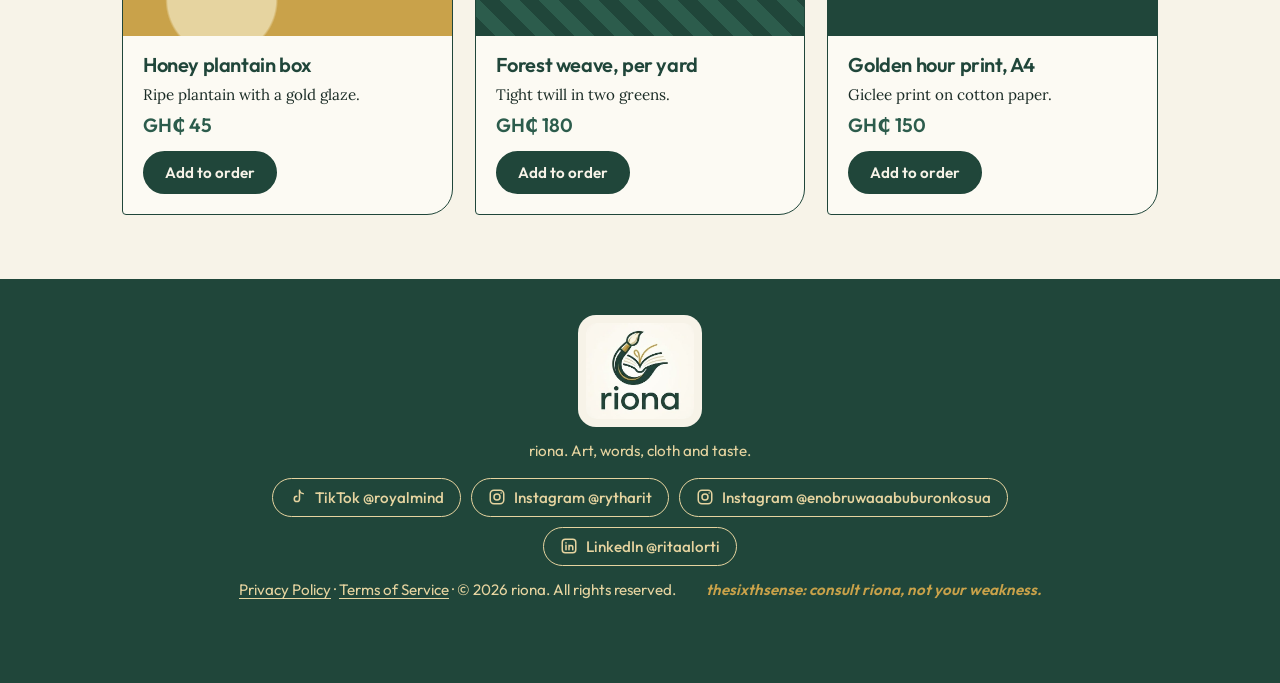
==== commit de72392f: "Add files via upload" ====
--- a/index.html
+++ b/index.html
@@ -8,8 +8,11 @@
 <link rel="stylesheet" href="style.css"></head><body data-page="home"><header>
 <button class="burger" id="bg" aria-label="Open menu" aria-expanded="false" aria-controls="nav"><i></i><i></i><i></i></button>
 <a class="brand" href="index.html"><img src="assets/logo-mark.jpg" alt="">riona</a>
+<button class="hclock" id="wc" aria-expanded="false" aria-controls="wp" aria-label="World date and time"><svg viewBox="0 0 24 24" aria-hidden="true"><circle cx="12" cy="12" r="9"/><path d="M12 7v5l3 2"/></svg><span id="ht"></span><span class="hd" id="hd"></span></button>
 <button class="tmode" id="tm" aria-label="Switch to dark mode"><svg class="moon" viewBox="0 0 24 24" aria-hidden="true"><path d="M20 14.5A8 8 0 0 1 9.5 4 8.5 8.5 0 1 0 20 14.5Z"/></svg><svg class="sun" viewBox="0 0 24 24" aria-hidden="true"><circle cx="12" cy="12" r="4"/><path d="M12 2v2M12 20v2M2 12h2M20 12h2M4.9 4.9l1.4 1.4M17.7 17.7l1.4 1.4M4.9 19.1l1.4-1.4M17.7 6.3l1.4-1.4"/></svg></button>
 </header>
+<aside class="wpanel" id="wp" aria-label="World date and time"><h2>The world, right now</h2><div class="you"><span class="big" id="yt"></span><span class="meta" id="yd"></span></div><div class="cities" id="cg"></div></aside>
+
 <nav id="nav" aria-label="Main menu"><div class="wrap">
 <a href="index.html">Home</a>
 <small>Learn and make</small>
@@ -22,10 +25,15 @@
 <a href="adverts.html">Adverts</a><a href="feedback.html">Feedback</a>
 </div></nav>
 <main><section class="view on" id="home"><div class="in hero">
+<img class="wm" src="assets/logo-full.jpg" alt="" aria-hidden="true">
 <div><h1>Where the brush meets the page.</h1>
 <p class="lede">riona is a home for art, learning, cloth and cooking. Come to learn a craft, follow our live stories, and take something home that feels hand-made.</p>
 <div class="row"><a class="btn" href="art-education.html">Start learning</a><a class="btn o" href="portfolio.html">See our work</a></div></div>
-<img class="logo" src="assets/logo-full.jpg" alt="riona logo: a paintbrush curving into an open book">
+<div class="six hsix">
+<div class="eye" aria-hidden="true"><svg viewBox="0 0 120 120"><circle class="r" style="--d:0" cx="60" cy="60" r="18"/><circle class="r" style="--d:.9" cx="60" cy="60" r="18"/><circle class="r" style="--d:1.8" cx="60" cy="60" r="18"/><path class="lid" pathLength="1" d="M12 60C32 28 88 28 108 60C88 92 32 92 12 60Z"/><circle class="iris" cx="60" cy="60" r="14"/><circle class="pup" cx="60" cy="60" r="6"/></svg></div>
+<p class="sw sans" aria-label="thesixthsense"><span style="--d:200">t</span><span style="--d:270">h</span><span style="--d:340">e</span><span style="--d:410">s</span><span style="--d:480">i</span><span style="--d:550">x</span><span style="--d:620">t</span><span style="--d:690">h</span><span style="--d:760">s</span><span style="--d:830">e</span><span style="--d:900">n</span><span style="--d:970">s</span><span style="--d:1040">e</span></p>
+<p class="mot sans"><span class="rv" style="--d:1900">consult <em>riona</em>,</span> <span class="rv" style="--d:2300">not your <s>weakness</s>.</span></p>
+</div>
 </div>
 <section class="tag" aria-label="Our promise"><div class="in">
 <h2 class="tagline">
@@ -35,19 +43,8 @@
 </h2>
 <p class="sub rv" style="--d:1500">the home of creative things made with <em>you</em> in mind.</p>
 </div></section>
-<div class="in" style="padding-top:0"><div class="shop"><h2>Bestsellers</h2><div class="grid"><div class="prod"><div class="sw t3"></div><div class="b"><h3>Honey plantain box</h3><p>Ripe plantain with a gold glaze.</p><span class="pr" data-p="45"></span><button class="btn add" data-n="Honey plantain box" data-p="45">Add to order</button></div></div><div class="prod"><div class="sw t2"></div><div class="b"><h3>Forest weave, per yard</h3><p>Tight twill in two greens.</p><span class="pr" data-p="180"></span><button class="btn add" data-n="Forest weave, per yard" data-p="180">Add to order</button></div></div><div class="prod"><div class="sw t1"></div><div class="b"><h3>Golden hour print, A4</h3><p>Giclee print on cotton paper.</p><span class="pr" data-p="150"></span><button class="btn add" data-n="Golden hour print, A4" data-p="150">Add to order</button></div></div></div></div></div><svg class="swoosh" viewBox="0 0 1440 70" preserveAspectRatio="none" aria-hidden="true"><path d="M0 70V30C240 0 420 60 720 34S1200 0 1440 36V70Z" fill="#20463a"/><path d="M0 36C260 8 440 62 720 40S1190 6 1440 42" fill="none" stroke="#c9a24a" stroke-width="3"/></svg>
-<div class="band"><div class="in"><h2>Explore riona</h2><p class="lede">Pages sit next to the ones they relate to most.</p>
-<div class="paths">
-<a href="art-education.html"><b>Art &amp; education</b><p>Lessons, guides and studio notes.</p><span>open</span></a>
-<a href="portfolio.html"><b>Portfolio</b><p>Finished pieces across every craft.</p><span>open</span></a>
-<a href="textiles.html"><b>Textiles</b><p>Woven and printed cloth.</p><span>open</span></a>
-<a href="food.html"><b>Food &amp; delicacies</b><p>Dishes worth travelling for.</p><span>open</span></a>
-<a href="live-blog.html"><b>Live blog</b><p>Updates as things happen.</p><span>open</span></a>
-<a href="motivations.html"><b>Motivations</b><p>A line to start your day.</p><span>open</span></a>
-<a href="ai-content.html"><b>AI content</b><p>Prompts and pieces made with AI.</p><span>open</span></a>
-<a href="adverts.html"><b>Adverts</b><p>Put your brand beside ours.</p><span>open</span></a>
-<a href="feedback.html"><b>Feedback</b><p>Tell us what to make next.</p><span>open</span></a>
-</div></div></div></section></main></main>
-<section class="clock" aria-labelledby="clk"><div class="in"><h2 id="clk">The world, right now</h2><div class="you"><span class="big" id="yt"></span><span class="meta" id="yd"></span></div><div class="cities" id="cg"></div></div></section>
-<footer><img src="assets/logo-mark.jpg" alt="riona"><p>riona. Art, words, cloth and taste.</p></footer>
+<div class="in" style="padding-top:0"><div class="shop"><h2>Bestsellers</h2><div class="grid"><div class="prod"><div class="sw t3"></div><div class="b"><h3>Honey plantain box</h3><p>Ripe plantain with a gold glaze.</p><span class="pr" data-p="45"></span><button class="btn add" data-n="Honey plantain box" data-p="45">Add to order</button></div></div><div class="prod"><div class="sw t2"></div><div class="b"><h3>Forest weave, per yard</h3><p>Tight twill in two greens.</p><span class="pr" data-p="180"></span><button class="btn add" data-n="Forest weave, per yard" data-p="180">Add to order</button></div></div><div class="prod"><div class="sw t1"></div><div class="b"><h3>Golden hour print, A4</h3><p>Giclee print on cotton paper.</p><span class="pr" data-p="150"></span><button class="btn add" data-n="Golden hour print, A4" data-p="150">Add to order</button></div></div></div></div></div></section></main></main>
+<footer><img src="assets/logo-mark.jpg" alt="riona logo"><p>riona. Art, words, cloth and taste.</p>
+<div class="social" aria-label="Find us online"><a href="https://www.tiktok.com/@royalmind" target="_blank" rel="noopener noreferrer"><svg viewBox="0 0 24 24" aria-hidden="true"><path d="M14 3v11.5a3.5 3.5 0 1 1-3.5-3.5M14 3c.4 2.6 2 4.2 5 4.5"/></svg>TikTok @royalmind</a><a href="https://www.instagram.com/rytharit/" target="_blank" rel="noopener noreferrer"><svg viewBox="0 0 24 24" aria-hidden="true"><rect x="3" y="3" width="18" height="18" rx="5"/><circle cx="12" cy="12" r="4"/><path d="M17.5 6.5h.01"/></svg>Instagram @rytharit</a><a href="https://www.instagram.com/enobruwaaabuburonkosua/" target="_blank" rel="noopener noreferrer"><svg viewBox="0 0 24 24" aria-hidden="true"><rect x="3" y="3" width="18" height="18" rx="5"/><circle cx="12" cy="12" r="4"/><path d="M17.5 6.5h.01"/></svg>Instagram @enobruwaaabuburonkosua</a><a href="https://www.linkedin.com/in/ritaalorti" target="_blank" rel="noopener noreferrer"><svg viewBox="0 0 24 24" aria-hidden="true"><rect x="3" y="3" width="18" height="18" rx="4"/><path d="M8 11v6M8 7.5v.5M12 17v-6M12 13.5c0-3 5-3 5 0V17"/></svg>LinkedIn @ritaalorti</a></div>
+<div class="fbar"><span><a href="privacy.html">Privacy Policy</a> &middot; <a href="terms.html">Terms of Service</a> &middot; &copy; 2026 riona. All rights reserved.</span><span class="sig">thesixthsense: consult riona, not your weakness.</span></div></footer>
 <script src="script.js"></script></body></html>
--- a/style.css
+++ b/style.css
@@ -70,7 +70,7 @@
 select{font:inherit;padding:12px 16px;border:1.5px solid var(--gt);border-radius:14px;background:var(--paper);color:var(--ink)}
 .ad{border:2px dashed var(--gt);border-radius:20px;padding:28px;display:grid;place-items:center;text-align:center;min-height:170px}
 footer{background:var(--green);color:var(--gold2);text-align:center;padding:36px 22px calc(36px + env(safe-area-inset-bottom,0px));font:400 .95rem var(--sans)}
-footer img{height:86px;border-radius:50%;background:var(--cream);padding:6px;margin-bottom:10px}
+footer img{height:112px;width:auto;border-radius:18px;background:var(--cream);padding:8px;margin-bottom:10px}
 @media(max-width:760px){.hero{grid-template-columns:1fr;text-align:left;padding-top:20px}.hero .logo{order:-1;max-width:420px}.paths a{grid-template-columns:1fr auto}.paths a p{grid-column:1/-1}}
 @media(prefers-reduced-motion:reduce){*{animation:none!important;transition:none!important;scroll-behavior:auto!important}}
 
@@ -137,9 +137,9 @@
 @keyframes page{to{transform:scaleX(1)}}@keyframes under{to{transform:scaleX(1)}}@keyframes spin{to{transform:rotate(360deg)}}
 @keyframes sway{from{transform:rotate(-4deg)}to{transform:rotate(4deg)}}
 /* hero entrance */
-.js .hero>div>*,.js .hero .logo{opacity:0;transform:translateY(22px);animation:rise .9s cubic-bezier(.2,.7,.2,1) forwards}
-.js .hero>div>*:nth-child(1){animation-delay:.1s}.js .hero>div>*:nth-child(2){animation-delay:.3s}.js .hero>div>*:nth-child(3){animation-delay:.5s}.js .hero .logo{animation-delay:.35s}
-@media(prefers-reduced-motion:reduce){.js .tag .rv,.js .hero>div>*,.js .hero .logo{opacity:1!important;transform:none!important}
+.js .hero>div:nth-of-type(1)>*{opacity:0;transform:translateY(22px);animation:rise .9s cubic-bezier(.2,.7,.2,1) forwards}
+.js .hero>div:nth-of-type(1)>*:nth-child(1){animation-delay:.1s}.js .hero>div:nth-of-type(1)>*:nth-child(2){animation-delay:.3s}.js .hero>div:nth-of-type(1)>*:nth-child(3){animation-delay:.5s}.js .hero .logo{animation-delay:.35s}
+@media(prefers-reduced-motion:reduce){.js .tag .rv,.js .hero>div:nth-of-type(1)>*{opacity:1!important;transform:none!important}
 .js .tag .d{stroke-dashoffset:0!important}.js .tag .pop,.js .tag .pet{transform:scale(1)!important}.js .tag .pg{transform:none!important}.js .tag .sub em::after{transform:none!important}}
 .tag svg .gf{fill:var(--gold)}.tag svg .bp{stroke:var(--gold);stroke-width:2}.tag svg .dk{stroke:var(--green);stroke-width:2;fill:none}.tag svg .br.pop{transform-origin:50% 50%}
 
@@ -169,3 +169,57 @@
 .pair div{text-align:center}.pair img{width:100%;height:auto;aspect-ratio:1;object-fit:cover;border:0;background:none;border-radius:0;filter:drop-shadow(0 6px 10px rgba(0,0,0,.28))}
 .pair figcaption{font:500 .9rem var(--sans);color:var(--g2t);margin-top:4px}
 @media(max-width:760px){.feature .pair{gap:8px}}
+
+.hclock{margin-left:auto;display:flex;align-items:center;gap:8px;height:46px;padding:0 16px;border-radius:30px;border:2px solid var(--gt);background:none;color:var(--gt);cursor:pointer;font:600 1rem var(--sans);font-variant-numeric:tabular-nums}
+.hclock svg{width:20px;height:20px;fill:none;stroke:currentColor;stroke-width:2;stroke-linecap:round}
+.hclock .hd{font-weight:500;font-size:.85rem;color:var(--g2t)}.hclock:hover{background:var(--gold);border-color:var(--gold);color:#20463a}.hclock:hover .hd{color:#20463a}
+.tmode{margin-left:0}
+.wpanel{position:fixed;z-index:25;top:calc(70px + env(safe-area-inset-top,0px));right:max(12px,env(safe-area-inset-right,0px));width:min(440px,calc(100vw - 24px));max-height:calc(100vh - 92px);overflow:auto;background:var(--paper);border:2px solid var(--gt);border-radius:24px 24px 24px 6px;padding:18px 18px 20px;box-shadow:0 14px 40px rgba(0,0,0,.3);display:none}
+.wpanel.open{display:block}.wpanel h2{font-size:1.3rem}.wpanel .you .big{font-size:2.3rem}.wpanel .you .meta{font-size:.95rem}
+.wpanel .cities{grid-template-columns:1fr 1fr;margin-top:16px}.wpanel .city .t{font-size:1.3rem}
+@media(max-width:560px){.hclock .hd{display:none}.hclock{padding:0 12px}}
+.fbar{display:flex;justify-content:center;align-items:center;gap:8px 30px;flex-wrap:wrap;margin-top:14px;font:400 .95rem var(--sans)}
+.fbar a{color:var(--gold2);text-underline-offset:3px}.fbar .sig{color:var(--gold);font-weight:600;font-style:italic}
+.legal{max-width:760px}.legal h2{font-size:1.35rem;margin-top:30px}.legal p,.legal ul{margin-top:10px}.legal ul{padding-left:22px;max-width:62ch}.legal li{margin-top:6px}.upd{color:var(--g2t);margin-top:8px;font-weight:500}
+footer p{margin-inline:auto}footer{padding-bottom:calc(84px + env(safe-area-inset-bottom,0px))}
+
+/* social links */
+.social{display:flex;flex-wrap:wrap;justify-content:center;gap:10px;margin:18px auto 4px;max-width:900px}
+.social a{display:inline-flex;align-items:center;gap:8px;padding:9px 16px;border:1.5px solid var(--gold2);border-radius:30px;color:var(--gold2);text-decoration:none;font:500 .95rem var(--sans);transition:.2s}
+.social a:hover{background:var(--gold);color:#20463a;border-color:var(--gold)}
+.social svg{width:18px;height:18px;flex:none;fill:none;stroke:currentColor;stroke-width:2;stroke-linecap:round;stroke-linejoin:round}
+/* animated motto */
+.six{background:var(--gold);color:#20463a;overflow:hidden;text-align:center}.six .in{padding:84px 22px}
+.eye{width:clamp(110px,18vw,150px);margin:0 auto 18px}.eye svg{width:100%;overflow:visible}
+.eye .r{fill:none;stroke:#20463a;stroke-width:2;transform-origin:60px 60px;opacity:0}
+.eye .lid{fill:none;stroke:#20463a;stroke-width:5;stroke-linecap:round;stroke-linejoin:round}
+.eye .iris{fill:#20463a}.eye .pup{fill:var(--gold)}
+.six .sw{font:700 clamp(2.4rem,9vw,6rem)/1 var(--sans);letter-spacing:-.04em;color:#20463a;display:flex;justify-content:center;flex-wrap:wrap}
+.six .sw span{display:inline-block}
+.six .mot{font:500 clamp(1.4rem,4vw,2.5rem)/1.3 var(--sans);margin:18px auto 0;max-width:24ch}
+.six .mot em{font-style:normal;font-weight:700;position:relative;white-space:nowrap}
+.six .mot em::after,.six .mot s::after{content:"";position:absolute;left:0;right:0;height:4px;background:#7a1f1f;border-radius:3px;transform:scaleX(0);transform-origin:left}
+.six .mot em::after{bottom:-4px}.six .mot s{text-decoration:none;position:relative;white-space:nowrap}.six .mot s::after{top:52%;left:-3%;right:-3%}
+.js .six .sw span,.js .six .rv{opacity:0;transform:translateY(34px)}
+.js .six .lid{stroke-dasharray:1;stroke-dashoffset:1}
+.js .six .iris,.js .six .pup{transform:scale(0);transform-box:fill-box;transform-origin:50% 50%}
+.js .six.go .sw span,.js .six.go .rv{animation:rise .7s cubic-bezier(.2,.7,.2,1) forwards;animation-delay:calc(var(--d,0)*1ms)}
+.js .six.go .lid{animation:draw 1.1s ease-in-out forwards}
+.js .six.go .iris{animation:pop .6s cubic-bezier(.3,1.5,.5,1) 1s forwards}.js .six.go .pup{animation:pop .5s cubic-bezier(.3,1.5,.5,1) 1.3s forwards}
+.js .six.go .r{animation:ring 3.2s ease-out infinite;animation-delay:calc(1.6s + var(--d,0)*1s)}
+.js .six.go .mot em::after{animation:under .7s ease forwards 2.8s}.js .six.go .mot s::after{animation:under .6s ease forwards 3.3s}.js .six.go .mot s{animation:dim .6s ease forwards 3.3s}
+@keyframes ring{0%{transform:scale(1);opacity:.7}100%{transform:scale(3.6);opacity:0}}@keyframes dim{to{opacity:.55}}
+@media(prefers-reduced-motion:reduce){.js .six .sw span,.js .six .rv{opacity:1!important;transform:none!important}.js .six .lid{stroke-dashoffset:0!important}.js .six .iris,.js .six .pup{transform:none!important}.js .six .mot em::after,.js .six .mot s::after{transform:none!important}.js .six .r{display:none}}
+
+/* hero: logo as watermark, motto animation in its place */
+.hero{position:relative}
+.wm{position:absolute;left:50%;top:50%;width:min(900px,100%);height:auto;transform:translate(-50%,-50%);opacity:.13;mix-blend-mode:multiply;pointer-events:none;user-select:none;z-index:0}
+:root[data-theme=dark] .wm{filter:invert(1);mix-blend-mode:screen;opacity:.09}
+.hero>div{position:relative;z-index:1}
+.hsix{background:none;color:var(--gt);overflow:visible;text-align:center;padding:10px 0}
+.hsix .eye{width:clamp(96px,14vw,128px);margin-bottom:10px}
+.hsix .eye .r,.hsix .eye .lid{stroke:var(--gt)}.hsix .eye .iris{fill:var(--gt)}.hsix .eye .pup{fill:var(--bg)}
+.hsix .sw{color:var(--gt);font-size:clamp(1.9rem,4.8vw,3.7rem)}
+.hsix .mot{font-size:clamp(1.15rem,2.4vw,1.7rem);max-width:22ch}
+.hsix .mot em::after,.hsix .mot s::after{background:#a8342a}
+.wm{-webkit-mask-image:radial-gradient(closest-side,#000 50%,transparent 98%);mask-image:radial-gradient(closest-side,#000 50%,transparent 98%)}
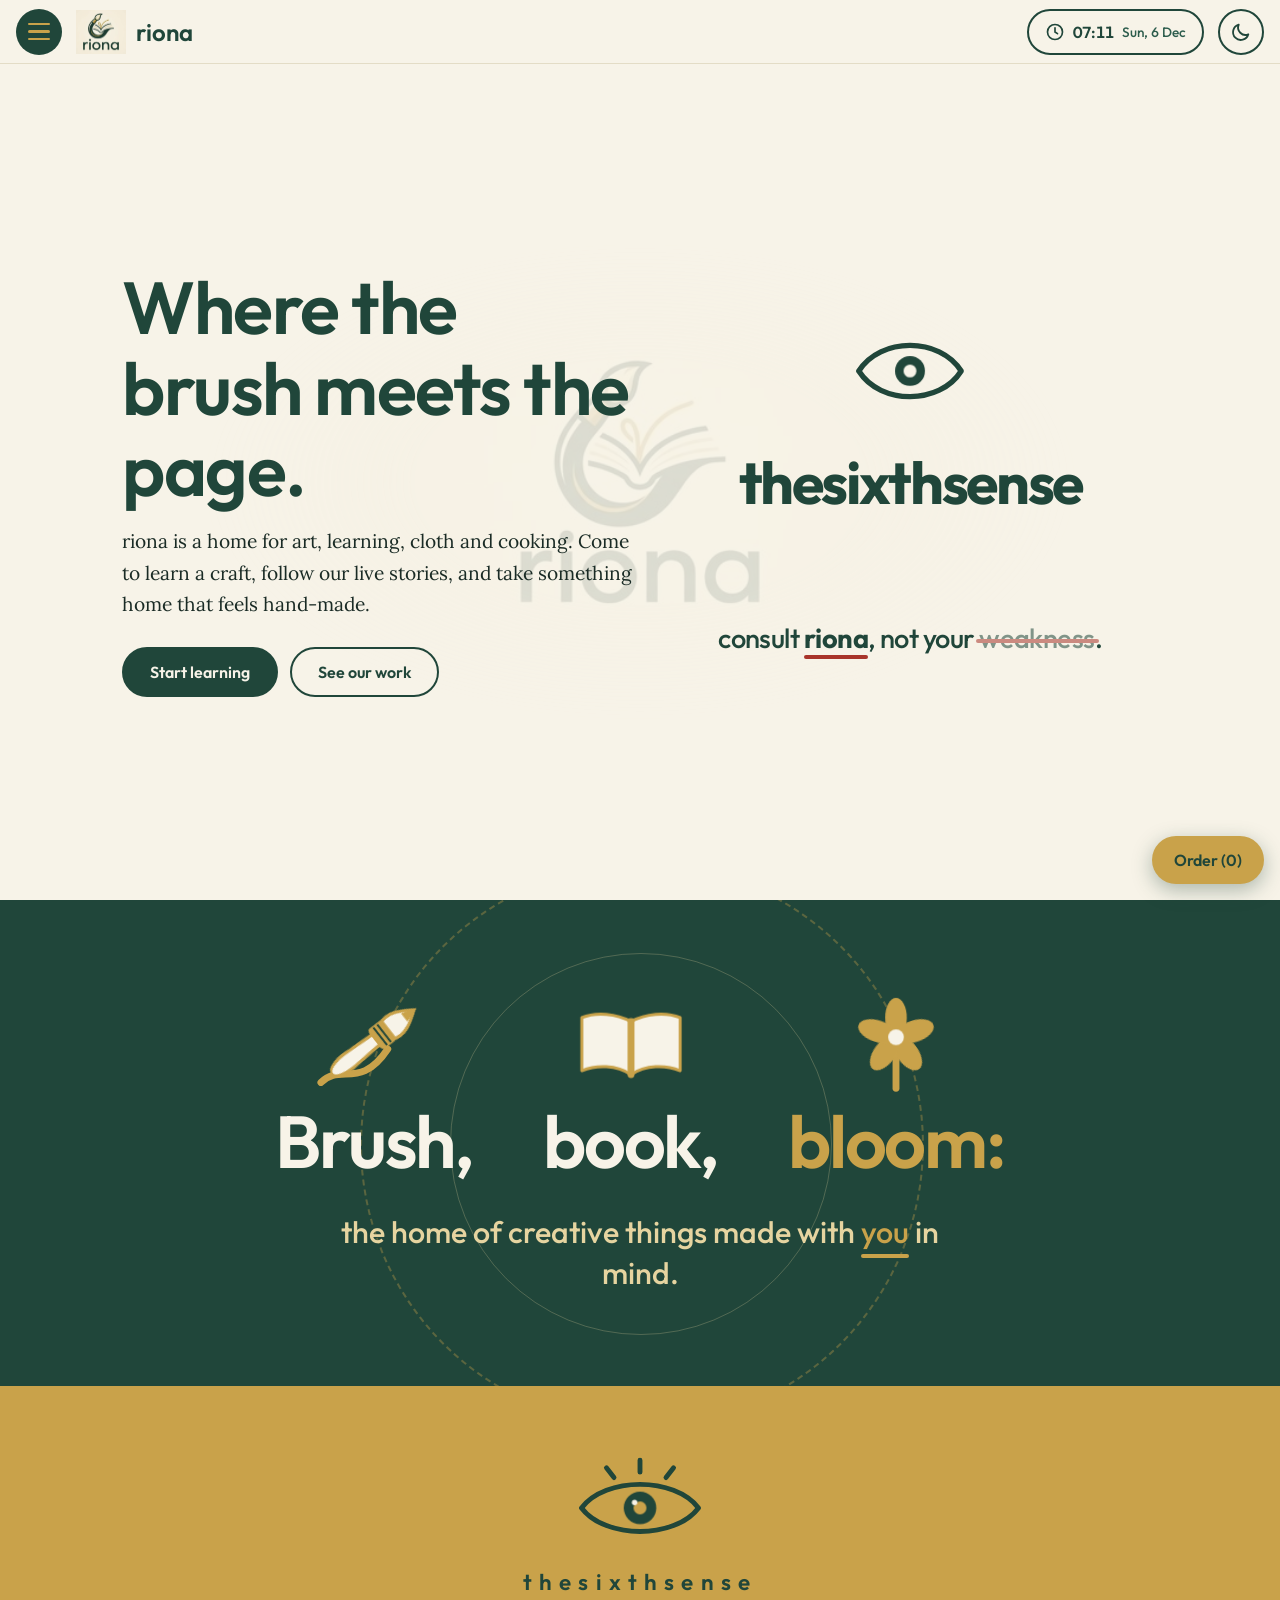
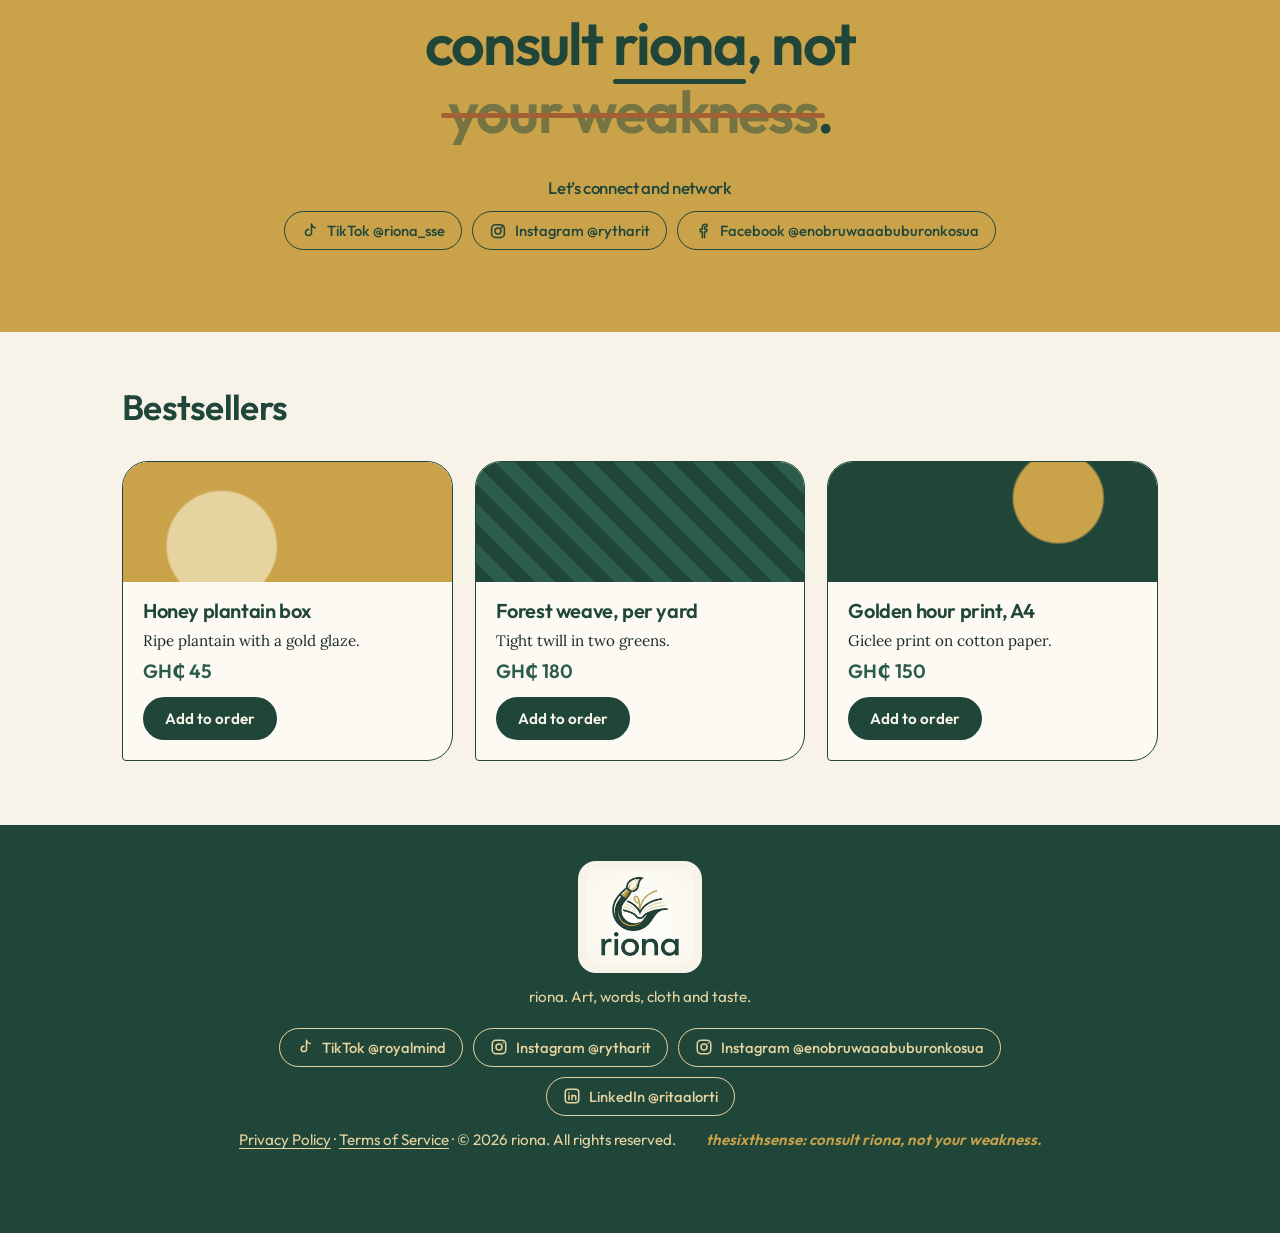
==== commit bda6899d: "Add files via upload" ====
--- a/index.html
+++ b/index.html
@@ -43,6 +43,10 @@
 </h2>
 <p class="sub rv" style="--d:1500">the home of creative things made with <em>you</em> in mind.</p>
 </div></section>
+<section class="motto" aria-label="Our motto"><div class="in"><svg class="eye" viewBox="0 0 120 70" aria-hidden="true"><path class="d ray" pathLength="1" d="M60 2V-9M36 7L29 -2M84 7L91 -2" style="--d:900"/><path class="d lid" pathLength="1" d="M6 35C28 6 92 6 114 35C92 64 28 64 6 35Z" style="--d:100"/><circle class="iris" cx="60" cy="35" r="15" style="--d:800"/><circle class="pupil" cx="60" cy="35" r="6" style="--d:1000"/><circle class="shine" cx="55" cy="30" r="2.5" style="--d:1100"/></svg>
+<p class="mk sans rv" style="--d:500">thesixthsense</p>
+<p class="ms sans"><span class="rv" style="--d:900">consult</span> <span class="rv" style="--d:1150"><em class="ri">riona</em>,</span> <span class="rv" style="--d:1500">not</span> <span class="rv" style="--d:1750"><s class="wk">your weakness</s>.</span></p>
+<p class="cn sans rv" style="--d:2300">Let&rsquo;s connect and network</p><div class="social" aria-label="riona on social media"><a href="https://www.tiktok.com/@riona_sse" target="_blank" rel="noopener noreferrer"><svg viewBox="0 0 24 24" aria-hidden="true"><path d="M14 3v11a4 4 0 1 1-4-4"/><path d="M14 3c.3 2.7 2 4.4 5 4.7"/></svg>TikTok @riona_sse</a><a href="https://www.instagram.com/rytharit" target="_blank" rel="noopener noreferrer"><svg viewBox="0 0 24 24" aria-hidden="true"><rect x="3.5" y="3.5" width="17" height="17" rx="5"/><circle cx="12" cy="12" r="4"/><circle cx="17.2" cy="6.8" r=".6"/></svg>Instagram @rytharit</a><a href="https://www.facebook.com/enobruwaaabuburonkosua" target="_blank" rel="noopener noreferrer"><svg viewBox="0 0 24 24" aria-hidden="true"><path d="M14 21v-8h2.7l.5-3.3H14V7.6c0-1 .4-1.6 1.7-1.6h1.6V3.2C17 3.1 16.1 3 15.1 3 12.7 3 11 4.5 11 7.2v2.5H8.3V13H11v8"/></svg>Facebook @enobruwaaabuburonkosua</a></div></div></section>
 <div class="in" style="padding-top:0"><div class="shop"><h2>Bestsellers</h2><div class="grid"><div class="prod"><div class="sw t3"></div><div class="b"><h3>Honey plantain box</h3><p>Ripe plantain with a gold glaze.</p><span class="pr" data-p="45"></span><button class="btn add" data-n="Honey plantain box" data-p="45">Add to order</button></div></div><div class="prod"><div class="sw t2"></div><div class="b"><h3>Forest weave, per yard</h3><p>Tight twill in two greens.</p><span class="pr" data-p="180"></span><button class="btn add" data-n="Forest weave, per yard" data-p="180">Add to order</button></div></div><div class="prod"><div class="sw t1"></div><div class="b"><h3>Golden hour print, A4</h3><p>Giclee print on cotton paper.</p><span class="pr" data-p="150"></span><button class="btn add" data-n="Golden hour print, A4" data-p="150">Add to order</button></div></div></div></div></div></section></main></main>
 <footer><img src="assets/logo-mark.jpg" alt="riona logo"><p>riona. Art, words, cloth and taste.</p>
 <div class="social" aria-label="Find us online"><a href="https://www.tiktok.com/@royalmind" target="_blank" rel="noopener noreferrer"><svg viewBox="0 0 24 24" aria-hidden="true"><path d="M14 3v11.5a3.5 3.5 0 1 1-3.5-3.5M14 3c.4 2.6 2 4.2 5 4.5"/></svg>TikTok @royalmind</a><a href="https://www.instagram.com/rytharit/" target="_blank" rel="noopener noreferrer"><svg viewBox="0 0 24 24" aria-hidden="true"><rect x="3" y="3" width="18" height="18" rx="5"/><circle cx="12" cy="12" r="4"/><path d="M17.5 6.5h.01"/></svg>Instagram @rytharit</a><a href="https://www.instagram.com/enobruwaaabuburonkosua/" target="_blank" rel="noopener noreferrer"><svg viewBox="0 0 24 24" aria-hidden="true"><rect x="3" y="3" width="18" height="18" rx="5"/><circle cx="12" cy="12" r="4"/><path d="M17.5 6.5h.01"/></svg>Instagram @enobruwaaabuburonkosua</a><a href="https://www.linkedin.com/in/ritaalorti" target="_blank" rel="noopener noreferrer"><svg viewBox="0 0 24 24" aria-hidden="true"><rect x="3" y="3" width="18" height="18" rx="4"/><path d="M8 11v6M8 7.5v.5M12 17v-6M12 13.5c0-3 5-3 5 0V17"/></svg>LinkedIn @ritaalorti</a></div>
--- a/style.css
+++ b/style.css
@@ -223,3 +223,36 @@
 .hsix .mot{font-size:clamp(1.15rem,2.4vw,1.7rem);max-width:22ch}
 .hsix .mot em::after,.hsix .mot s::after{background:#a8342a}
 .wm{-webkit-mask-image:radial-gradient(closest-side,#000 50%,transparent 98%);mask-image:radial-gradient(closest-side,#000 50%,transparent 98%)}
+
+/* motto band + socials */
+.motto{background:var(--gold);color:#20463a;position:relative;overflow:hidden}
+.motto .in{text-align:center;padding:84px 22px 78px}
+.motto .eye{width:clamp(90px,14vw,130px);height:auto;overflow:visible;margin-bottom:10px}
+.motto .eye .lid,.motto .eye .ray{fill:none;stroke:#20463a;stroke-width:4.5;stroke-linecap:round;stroke-linejoin:round}
+.motto .eye .iris{fill:#20463a}.motto .eye .pupil{fill:var(--gold)}.motto .eye .shine{fill:var(--cream)}
+.motto .mk{font-weight:600;font-size:clamp(1.05rem,2.6vw,1.4rem);letter-spacing:.32em;color:#20463a;margin:6px 0 14px;max-width:none}
+.motto .ms{font-weight:600;font-size:clamp(1.9rem,5.6vw,3.7rem);line-height:1.15;letter-spacing:-.03em;color:#20463a;max-width:18ch;margin:0 auto}
+.motto .ms span{display:inline-block}
+.motto .ri{font-style:normal;position:relative}
+.motto .ri::after{content:"";position:absolute;left:0;right:0;bottom:-4px;height:5px;border-radius:3px;background:#20463a;transform:scaleX(0);transform-origin:left}
+.motto .wk{text-decoration:none;position:relative;display:inline-block}
+.motto .wk::after{content:"";position:absolute;left:-2%;right:-2%;top:54%;height:5px;border-radius:3px;background:#7a1f1f;transform:scaleX(0);transform-origin:left}
+.motto .cn{font-weight:500;margin:34px 0 0;font-size:1.05rem;color:#20463a;max-width:none}
+.motto .social{margin-top:14px}
+.social{display:flex;flex-wrap:wrap;justify-content:center;gap:10px;margin-top:22px}
+.social a{display:inline-flex;align-items:center;gap:8px;padding:9px 16px;border-radius:30px;border:1.5px solid currentColor;text-decoration:none;font:500 .92rem var(--sans);color:inherit;transition:.2s;word-break:break-all}
+.social svg{width:18px;height:18px;flex:none;fill:none;stroke:currentColor;stroke-width:2;stroke-linecap:round;stroke-linejoin:round}
+footer .social a{color:var(--gold2)}footer .social a:hover{background:var(--gold);border-color:var(--gold);color:#20463a}
+.motto .social a:hover{background:#20463a;border-color:#20463a;color:var(--cream)}
+.js .motto .rv{opacity:0;transform:translateY(26px)}
+.js .motto .d{stroke-dasharray:1;stroke-dashoffset:1}
+.js .motto .iris,.js .motto .pupil,.js .motto .shine{transform:scale(0);transform-box:fill-box;transform-origin:50% 50%}
+.js .motto.go .rv{animation:rise .85s cubic-bezier(.2,.7,.2,1) forwards;animation-delay:calc(var(--d,0)*1ms)}
+.js .motto.go .d{animation:draw .9s ease-in-out forwards;animation-delay:calc(var(--d,0)*1ms)}
+.js .motto.go .iris,.js .motto.go .pupil,.js .motto.go .shine{animation:pop .6s cubic-bezier(.3,1.5,.5,1) forwards;animation-delay:calc(var(--d,0)*1ms)}
+.js .motto.go .ri::after{animation:under .7s ease forwards 2.1s}
+.js .motto.go .wk::after{animation:under .6s ease forwards 2.6s}
+.js .motto.go .wk{animation:fadewk .6s ease forwards 2.7s}
+.js .motto.go .eye{animation:glow 3.2s ease-in-out 3s infinite}
+@keyframes fadewk{to{opacity:.5}}@keyframes glow{50%{filter:drop-shadow(0 0 10px rgba(247,243,232,.9));transform:scale(1.06)}}
+@media(prefers-reduced-motion:reduce){.js .motto .rv{opacity:1!important;transform:none!important}.js .motto .d{stroke-dashoffset:0!important}.js .motto .iris,.js .motto .pupil,.js .motto .shine{transform:scale(1)!important}.js .motto .ri::after,.js .motto .wk::after{transform:none!important}}
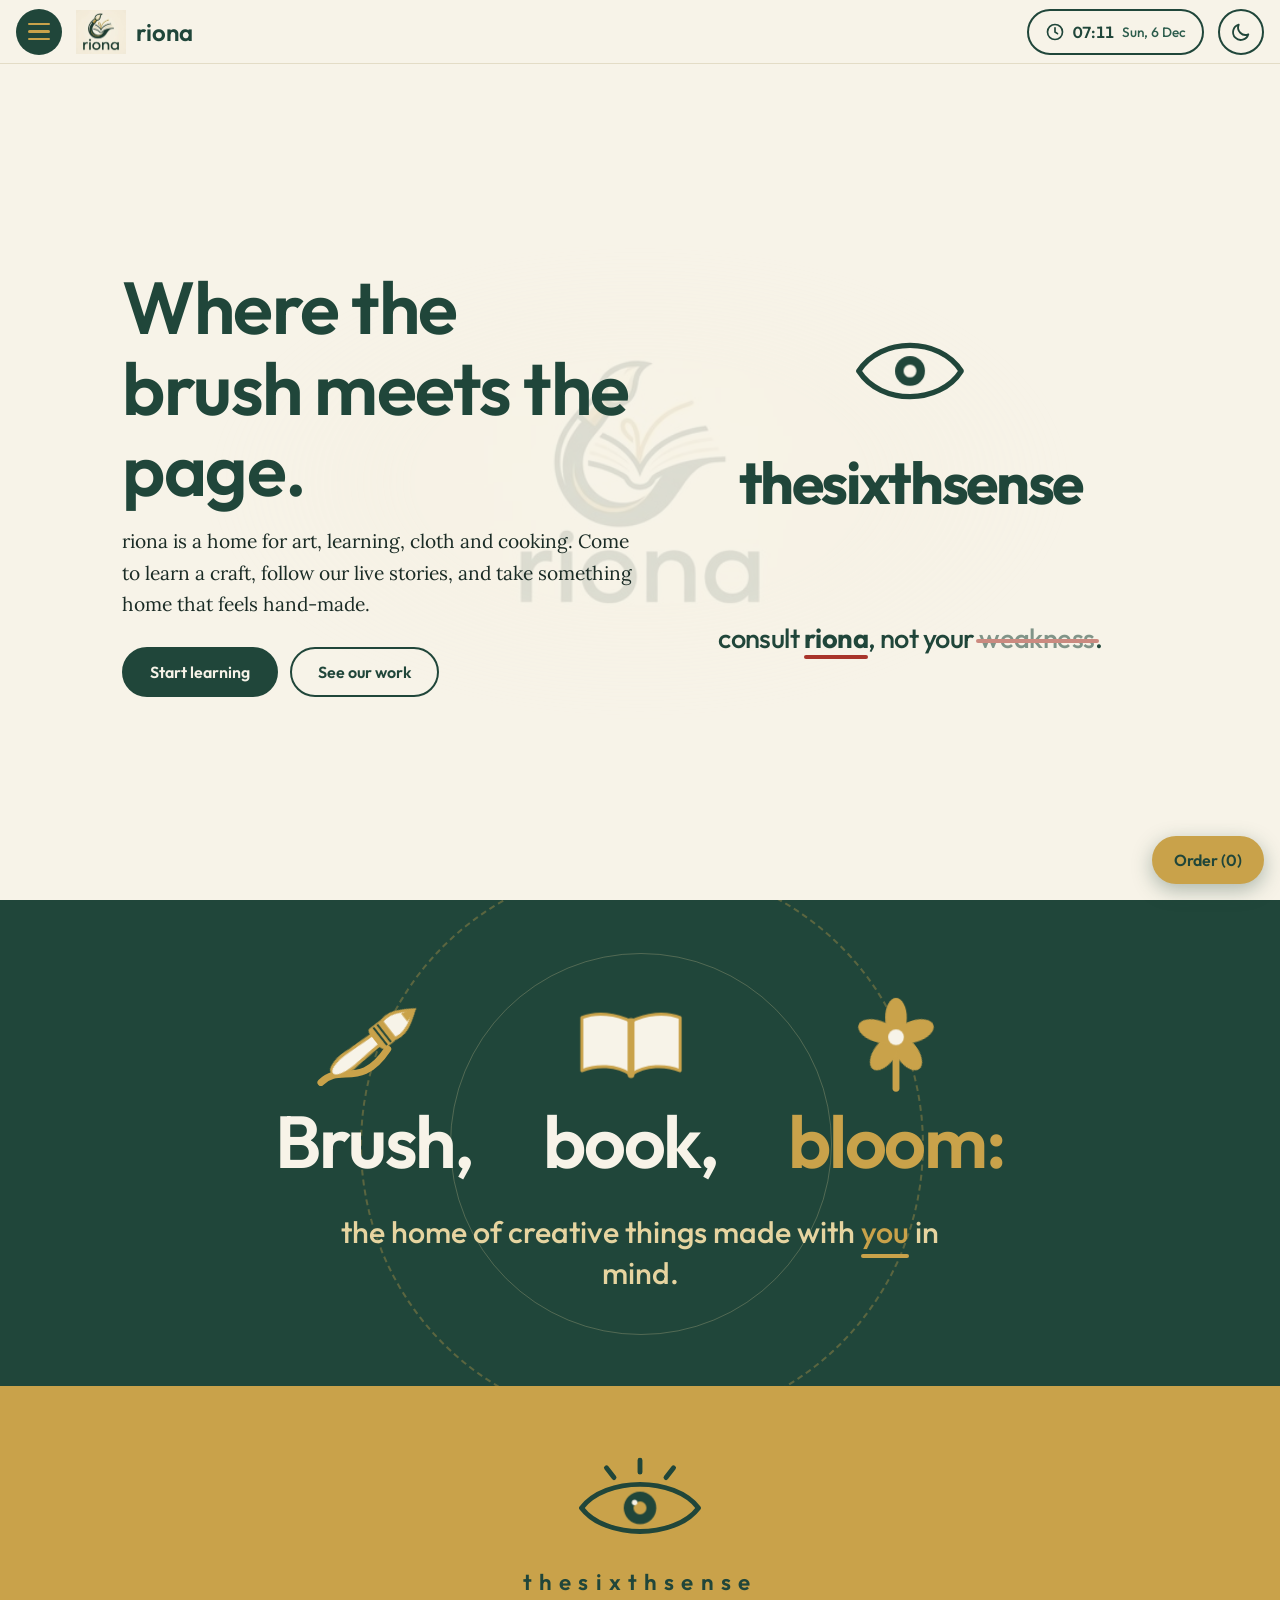
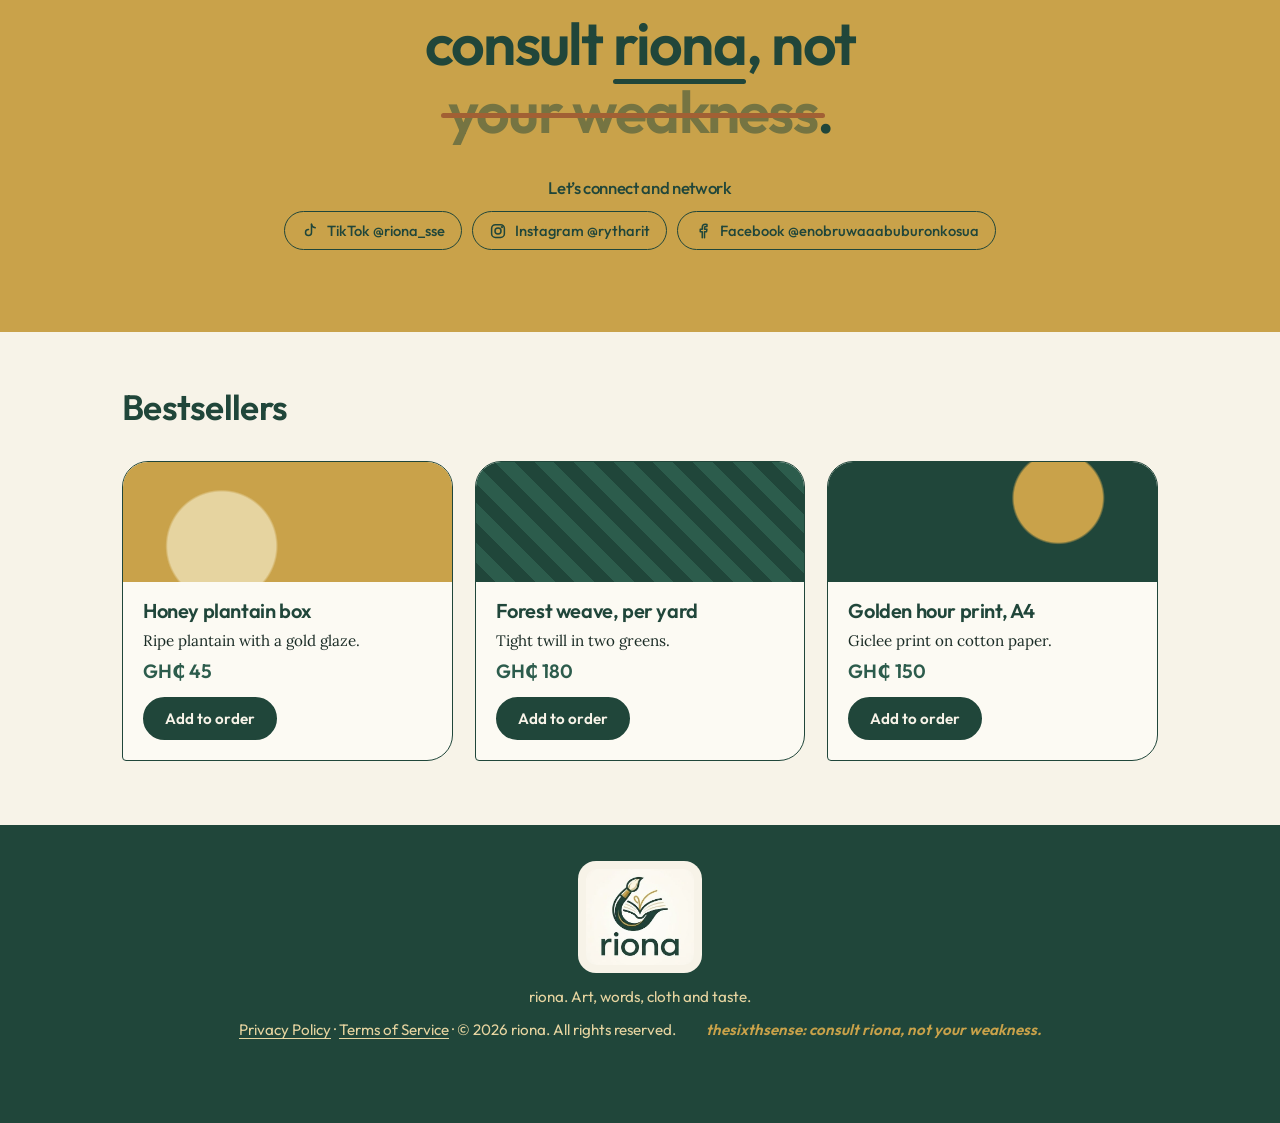
==== commit 5e898b62: "Add files via upload" ====
--- a/index.html
+++ b/index.html
@@ -49,6 +49,5 @@
 <p class="cn sans rv" style="--d:2300">Let&rsquo;s connect and network</p><div class="social" aria-label="riona on social media"><a href="https://www.tiktok.com/@riona_sse" target="_blank" rel="noopener noreferrer"><svg viewBox="0 0 24 24" aria-hidden="true"><path d="M14 3v11a4 4 0 1 1-4-4"/><path d="M14 3c.3 2.7 2 4.4 5 4.7"/></svg>TikTok @riona_sse</a><a href="https://www.instagram.com/rytharit" target="_blank" rel="noopener noreferrer"><svg viewBox="0 0 24 24" aria-hidden="true"><rect x="3.5" y="3.5" width="17" height="17" rx="5"/><circle cx="12" cy="12" r="4"/><circle cx="17.2" cy="6.8" r=".6"/></svg>Instagram @rytharit</a><a href="https://www.facebook.com/enobruwaaabuburonkosua" target="_blank" rel="noopener noreferrer"><svg viewBox="0 0 24 24" aria-hidden="true"><path d="M14 21v-8h2.7l.5-3.3H14V7.6c0-1 .4-1.6 1.7-1.6h1.6V3.2C17 3.1 16.1 3 15.1 3 12.7 3 11 4.5 11 7.2v2.5H8.3V13H11v8"/></svg>Facebook @enobruwaaabuburonkosua</a></div></div></section>
 <div class="in" style="padding-top:0"><div class="shop"><h2>Bestsellers</h2><div class="grid"><div class="prod"><div class="sw t3"></div><div class="b"><h3>Honey plantain box</h3><p>Ripe plantain with a gold glaze.</p><span class="pr" data-p="45"></span><button class="btn add" data-n="Honey plantain box" data-p="45">Add to order</button></div></div><div class="prod"><div class="sw t2"></div><div class="b"><h3>Forest weave, per yard</h3><p>Tight twill in two greens.</p><span class="pr" data-p="180"></span><button class="btn add" data-n="Forest weave, per yard" data-p="180">Add to order</button></div></div><div class="prod"><div class="sw t1"></div><div class="b"><h3>Golden hour print, A4</h3><p>Giclee print on cotton paper.</p><span class="pr" data-p="150"></span><button class="btn add" data-n="Golden hour print, A4" data-p="150">Add to order</button></div></div></div></div></div></section></main></main>
 <footer><img src="assets/logo-mark.jpg" alt="riona logo"><p>riona. Art, words, cloth and taste.</p>
-<div class="social" aria-label="Find us online"><a href="https://www.tiktok.com/@royalmind" target="_blank" rel="noopener noreferrer"><svg viewBox="0 0 24 24" aria-hidden="true"><path d="M14 3v11.5a3.5 3.5 0 1 1-3.5-3.5M14 3c.4 2.6 2 4.2 5 4.5"/></svg>TikTok @royalmind</a><a href="https://www.instagram.com/rytharit/" target="_blank" rel="noopener noreferrer"><svg viewBox="0 0 24 24" aria-hidden="true"><rect x="3" y="3" width="18" height="18" rx="5"/><circle cx="12" cy="12" r="4"/><path d="M17.5 6.5h.01"/></svg>Instagram @rytharit</a><a href="https://www.instagram.com/enobruwaaabuburonkosua/" target="_blank" rel="noopener noreferrer"><svg viewBox="0 0 24 24" aria-hidden="true"><rect x="3" y="3" width="18" height="18" rx="5"/><circle cx="12" cy="12" r="4"/><path d="M17.5 6.5h.01"/></svg>Instagram @enobruwaaabuburonkosua</a><a href="https://www.linkedin.com/in/ritaalorti" target="_blank" rel="noopener noreferrer"><svg viewBox="0 0 24 24" aria-hidden="true"><rect x="3" y="3" width="18" height="18" rx="4"/><path d="M8 11v6M8 7.5v.5M12 17v-6M12 13.5c0-3 5-3 5 0V17"/></svg>LinkedIn @ritaalorti</a></div>
 <div class="fbar"><span><a href="privacy.html">Privacy Policy</a> &middot; <a href="terms.html">Terms of Service</a> &middot; &copy; 2026 riona. All rights reserved.</span><span class="sig">thesixthsense: consult riona, not your weakness.</span></div></footer>
 <script src="script.js"></script></body></html>
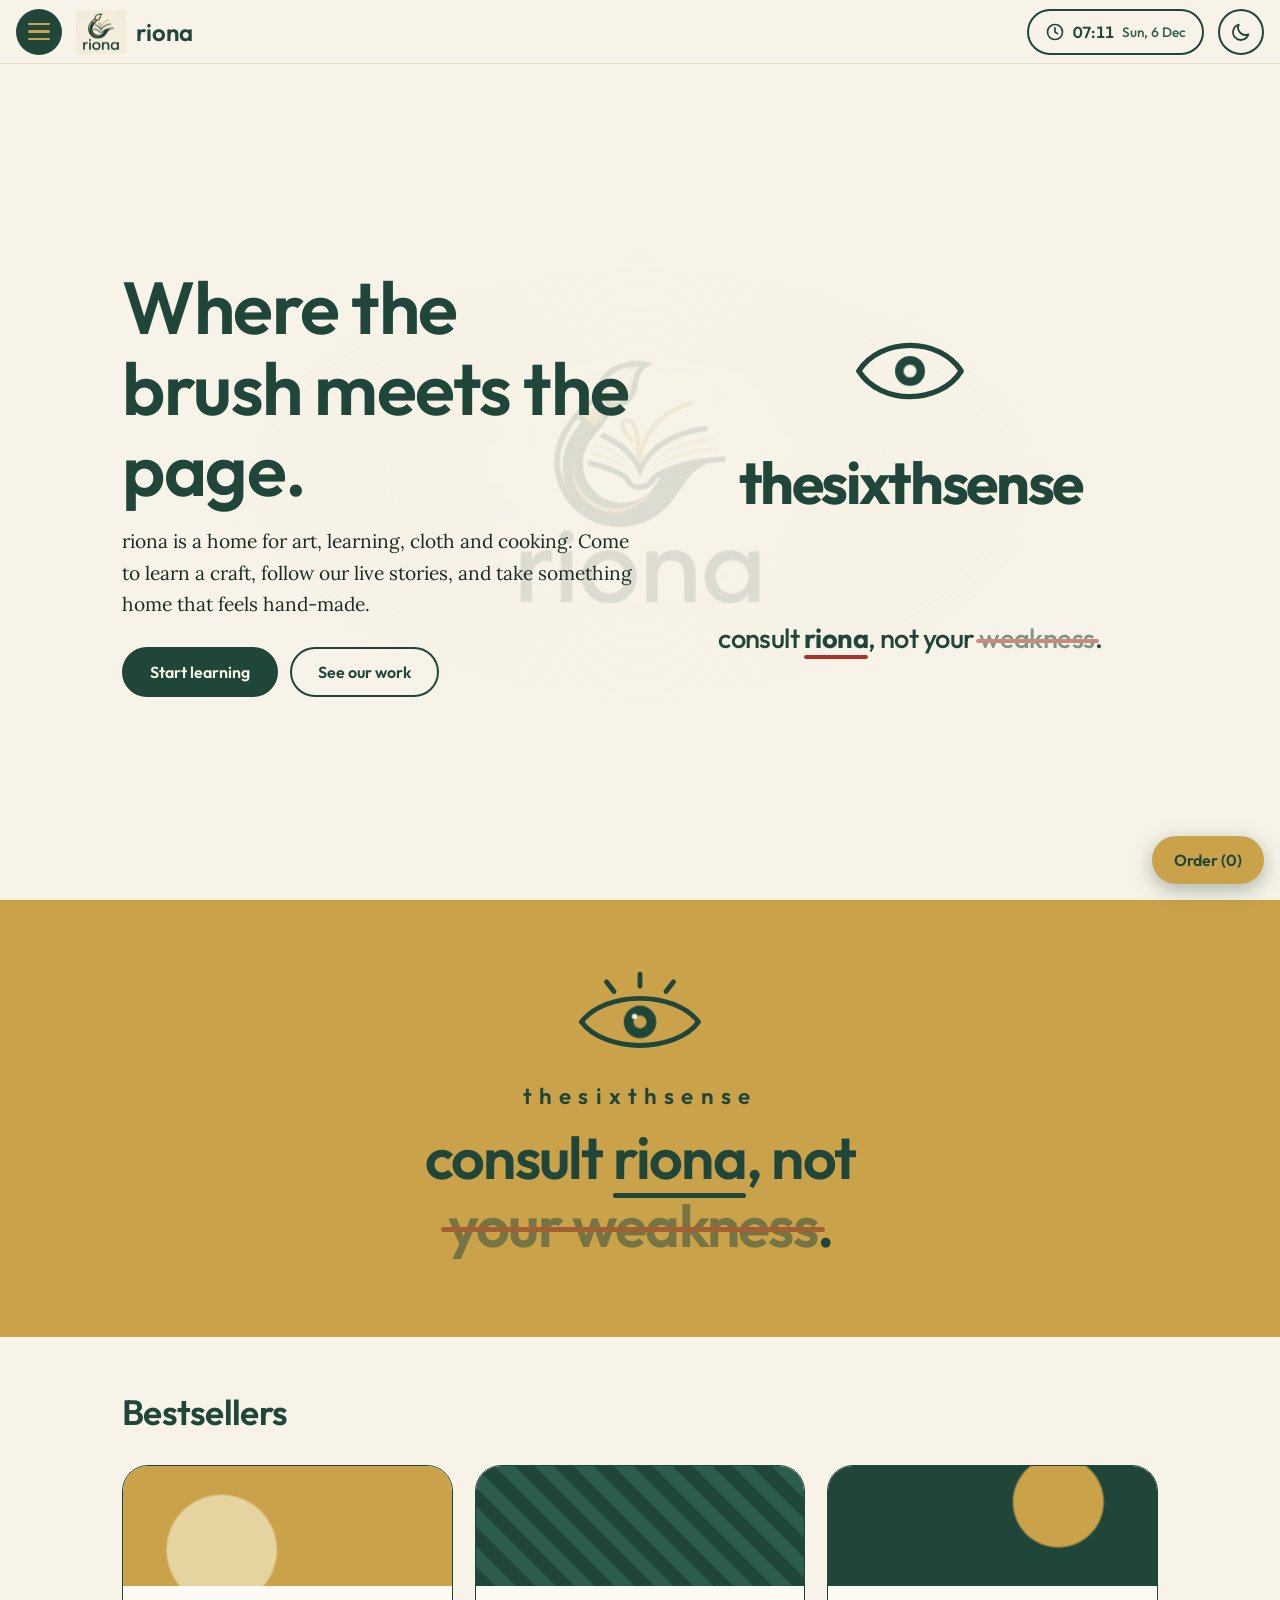
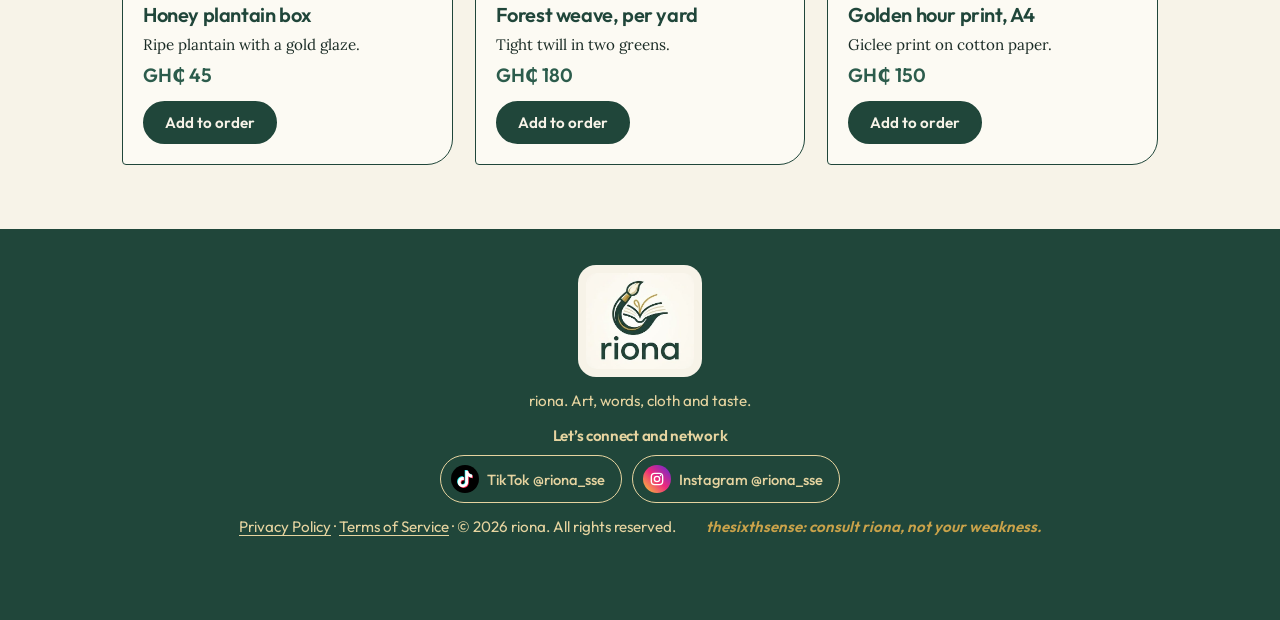
==== commit 6349b2aa: "Add files via upload" ====
--- a/index.html
+++ b/index.html
@@ -23,7 +23,7 @@
 <a href="live-blog.html">Live blog</a><a href="motivations.html">Motivations</a><a href="ai-content.html">AI content</a>
 <small>Work with riona</small>
 <a href="adverts.html">Adverts</a><a href="feedback.html">Feedback</a>
-</div></nav>
+<div class="navtag" aria-label="Brush, book, bloom"><div class="tl"><span class="w rv" style="--d:0"><svg viewBox="0 0 120 100" aria-hidden="true"><path class="d g" pathLength="1" d="M6 92C26 72 46 100 74 58" style="--d:250"/><g class="pop br" style="--d:1000"><g transform="rotate(-38 60 50) translate(0 50) scale(1 1.6) translate(0 -50)"><path class="cr bp" d="M6 50C6 46 20 44 34 45L62 46V54L34 55C20 56 6 54 6 50Z"/><rect class="gf bp" x="62" y="43" width="17" height="14" rx="2"/><path class="dk" d="M68 43V57M73 43V57"/><path class="cr bp" d="M79 43C92 41 102 46 112 50C102 54 92 59 79 57Z"/><path class="gf" d="M99 46.8C105 47.8 109 49 113 50C109 51 105 52.2 99 53.2Z"/></g></g></svg><b>Brush,</b></span><span class="w rv" style="--d:350"><svg viewBox="0 0 120 100" aria-hidden="true"><path class="pg l" d="M60 30V84C45 74 25 74 10 80V26C25 20 45 22 60 30Z" style="--d:700"/><path class="pg r" d="M60 30V84C75 74 95 74 110 80V26C95 20 75 22 60 30Z" style="--d:850"/><path class="d g" pathLength="1" d="M60 30V84" style="--d:1000"/></svg><b>book,</b></span><span class="w rv" style="--d:700"><svg class="bloom" viewBox="0 0 120 100" aria-hidden="true"><path class="d g" pathLength="1" d="M60 54V98" style="--d:1100"/><g transform="rotate(0 60 46)"><ellipse class="pet" cx="60" cy="26" rx="11" ry="20" style="--d:1300"/></g><g transform="rotate(72 60 46)"><ellipse class="pet" cx="60" cy="26" rx="11" ry="20" style="--d:1420"/></g><g transform="rotate(144 60 46)"><ellipse class="pet" cx="60" cy="26" rx="11" ry="20" style="--d:1540"/></g><g transform="rotate(216 60 46)"><ellipse class="pet" cx="60" cy="26" rx="11" ry="20" style="--d:1660"/></g><g transform="rotate(288 60 46)"><ellipse class="pet" cx="60" cy="26" rx="11" ry="20" style="--d:1780"/></g><circle class="pop cr" cx="60" cy="46" r="8" style="--d:1900"/></svg><b>bloom:</b></span></div><p class="sub rv" style="--d:1500">the home of creative things made with <em>you</em> in mind.</p></div></div></nav>
 <main><section class="view on" id="home"><div class="in hero">
 <img class="wm" src="assets/logo-full.jpg" alt="" aria-hidden="true">
 <div><h1>Where the brush meets the page.</h1>
@@ -35,19 +35,12 @@
 <p class="mot sans"><span class="rv" style="--d:1900">consult <em>riona</em>,</span> <span class="rv" style="--d:2300">not your <s>weakness</s>.</span></p>
 </div>
 </div>
-<section class="tag" aria-label="Our promise"><div class="in">
-<h2 class="tagline">
-<span class="w rv" style="--d:0"><svg viewBox="0 0 120 100" aria-hidden="true"><path class="d g" pathLength="1" d="M6 92C26 72 46 100 74 58" style="--d:250"/><g class="pop br" style="--d:1000"><g transform="rotate(-38 60 50) translate(0 50) scale(1 1.6) translate(0 -50)"><path class="cr bp" d="M6 50C6 46 20 44 34 45L62 46V54L34 55C20 56 6 54 6 50Z"/><rect class="gf bp" x="62" y="43" width="17" height="14" rx="2"/><path class="dk" d="M68 43V57M73 43V57"/><path class="cr bp" d="M79 43C92 41 102 46 112 50C102 54 92 59 79 57Z"/><path class="gf" d="M99 46.8C105 47.8 109 49 113 50C109 51 105 52.2 99 53.2Z"/></g></g></svg><b>Brush,</b></span>
-<span class="w rv" style="--d:350"><svg viewBox="0 0 120 100" aria-hidden="true"><path class="pg l" d="M60 30V84C45 74 25 74 10 80V26C25 20 45 22 60 30Z" style="--d:700"/><path class="pg r" d="M60 30V84C75 74 95 74 110 80V26C95 20 75 22 60 30Z" style="--d:850"/><path class="d g" pathLength="1" d="M60 30V84" style="--d:1000"/></svg><b>book,</b></span>
-<span class="w rv" style="--d:700"><svg class="bloom" viewBox="0 0 120 100" aria-hidden="true"><path class="d g" pathLength="1" d="M60 54V98" style="--d:1100"/><g transform="rotate(0 60 46)"><ellipse class="pet" cx="60" cy="26" rx="11" ry="20" style="--d:1300"/></g><g transform="rotate(72 60 46)"><ellipse class="pet" cx="60" cy="26" rx="11" ry="20" style="--d:1420"/></g><g transform="rotate(144 60 46)"><ellipse class="pet" cx="60" cy="26" rx="11" ry="20" style="--d:1540"/></g><g transform="rotate(216 60 46)"><ellipse class="pet" cx="60" cy="26" rx="11" ry="20" style="--d:1660"/></g><g transform="rotate(288 60 46)"><ellipse class="pet" cx="60" cy="26" rx="11" ry="20" style="--d:1780"/></g><circle class="pop cr" cx="60" cy="46" r="8" style="--d:1900"/></svg><b>bloom:</b></span>
-</h2>
-<p class="sub rv" style="--d:1500">the home of creative things made with <em>you</em> in mind.</p>
-</div></section>
 <section class="motto" aria-label="Our motto"><div class="in"><svg class="eye" viewBox="0 0 120 70" aria-hidden="true"><path class="d ray" pathLength="1" d="M60 2V-9M36 7L29 -2M84 7L91 -2" style="--d:900"/><path class="d lid" pathLength="1" d="M6 35C28 6 92 6 114 35C92 64 28 64 6 35Z" style="--d:100"/><circle class="iris" cx="60" cy="35" r="15" style="--d:800"/><circle class="pupil" cx="60" cy="35" r="6" style="--d:1000"/><circle class="shine" cx="55" cy="30" r="2.5" style="--d:1100"/></svg>
 <p class="mk sans rv" style="--d:500">thesixthsense</p>
 <p class="ms sans"><span class="rv" style="--d:900">consult</span> <span class="rv" style="--d:1150"><em class="ri">riona</em>,</span> <span class="rv" style="--d:1500">not</span> <span class="rv" style="--d:1750"><s class="wk">your weakness</s>.</span></p>
-<p class="cn sans rv" style="--d:2300">Let&rsquo;s connect and network</p><div class="social" aria-label="riona on social media"><a href="https://www.tiktok.com/@riona_sse" target="_blank" rel="noopener noreferrer"><svg viewBox="0 0 24 24" aria-hidden="true"><path d="M14 3v11a4 4 0 1 1-4-4"/><path d="M14 3c.3 2.7 2 4.4 5 4.7"/></svg>TikTok @riona_sse</a><a href="https://www.instagram.com/rytharit" target="_blank" rel="noopener noreferrer"><svg viewBox="0 0 24 24" aria-hidden="true"><rect x="3.5" y="3.5" width="17" height="17" rx="5"/><circle cx="12" cy="12" r="4"/><circle cx="17.2" cy="6.8" r=".6"/></svg>Instagram @rytharit</a><a href="https://www.facebook.com/enobruwaaabuburonkosua" target="_blank" rel="noopener noreferrer"><svg viewBox="0 0 24 24" aria-hidden="true"><path d="M14 21v-8h2.7l.5-3.3H14V7.6c0-1 .4-1.6 1.7-1.6h1.6V3.2C17 3.1 16.1 3 15.1 3 12.7 3 11 4.5 11 7.2v2.5H8.3V13H11v8"/></svg>Facebook @enobruwaaabuburonkosua</a></div></div></section>
+</div></section>
 <div class="in" style="padding-top:0"><div class="shop"><h2>Bestsellers</h2><div class="grid"><div class="prod"><div class="sw t3"></div><div class="b"><h3>Honey plantain box</h3><p>Ripe plantain with a gold glaze.</p><span class="pr" data-p="45"></span><button class="btn add" data-n="Honey plantain box" data-p="45">Add to order</button></div></div><div class="prod"><div class="sw t2"></div><div class="b"><h3>Forest weave, per yard</h3><p>Tight twill in two greens.</p><span class="pr" data-p="180"></span><button class="btn add" data-n="Forest weave, per yard" data-p="180">Add to order</button></div></div><div class="prod"><div class="sw t1"></div><div class="b"><h3>Golden hour print, A4</h3><p>Giclee print on cotton paper.</p><span class="pr" data-p="150"></span><button class="btn add" data-n="Golden hour print, A4" data-p="150">Add to order</button></div></div></div></div></div></section></main></main>
 <footer><img src="assets/logo-mark.jpg" alt="riona logo"><p>riona. Art, words, cloth and taste.</p>
+<p class="cn2 sans">Let&rsquo;s connect and network</p><div class="social" aria-label="riona on social media"><a href="https://www.tiktok.com/@riona_sse" target="_blank" rel="noopener noreferrer"><span class="ico tt"><svg viewBox="-1 -1 26 26" aria-hidden="true"><path fill="#25f4ee" transform="translate(-.9 -.9)" d="M12.525.02c1.31-.02 2.61-.01 3.91-.02.08 1.53.63 3.09 1.75 4.17 1.12 1.11 2.7 1.62 4.24 1.79v4.03c-1.44-.05-2.89-.35-4.2-.97-.57-.26-1.1-.59-1.62-.93-.01 2.92.01 5.84-.02 8.75-.08 1.4-.54 2.79-1.35 3.94-1.31 1.92-3.58 3.17-5.91 3.21-1.43.08-2.86-.31-4.08-1.03-2.02-1.19-3.44-3.37-3.65-5.71-.02-.5-.03-1-.01-1.49.18-1.9 1.12-3.72 2.58-4.96 1.66-1.44 3.98-2.13 6.15-1.72.02 1.48-.04 2.96-.04 4.44-.99-.32-2.15-.23-3.02.37-.63.41-1.11 1.04-1.36 1.75-.21.51-.15 1.07-.14 1.61.24 1.64 1.82 3.02 3.5 2.87 1.12-.01 2.19-.66 2.77-1.61.19-.33.4-.67.41-1.06.1-1.79.06-3.57.07-5.36.01-4.03-.01-8.05.02-12.07z"/><path fill="#fe2c55" transform="translate(.9 .9)" d="M12.525.02c1.31-.02 2.61-.01 3.91-.02.08 1.53.63 3.09 1.75 4.17 1.12 1.11 2.7 1.62 4.24 1.79v4.03c-1.44-.05-2.89-.35-4.2-.97-.57-.26-1.1-.59-1.62-.93-.01 2.92.01 5.84-.02 8.75-.08 1.4-.54 2.79-1.35 3.94-1.31 1.92-3.58 3.17-5.91 3.21-1.43.08-2.86-.31-4.08-1.03-2.02-1.19-3.44-3.37-3.65-5.71-.02-.5-.03-1-.01-1.49.18-1.9 1.12-3.72 2.58-4.96 1.66-1.44 3.98-2.13 6.15-1.72.02 1.48-.04 2.96-.04 4.44-.99-.32-2.15-.23-3.02.37-.63.41-1.11 1.04-1.36 1.75-.21.51-.15 1.07-.14 1.61.24 1.64 1.82 3.02 3.5 2.87 1.12-.01 2.19-.66 2.77-1.61.19-.33.4-.67.41-1.06.1-1.79.06-3.57.07-5.36.01-4.03-.01-8.05.02-12.07z"/><path fill="#fff" d="M12.525.02c1.31-.02 2.61-.01 3.91-.02.08 1.53.63 3.09 1.75 4.17 1.12 1.11 2.7 1.62 4.24 1.79v4.03c-1.44-.05-2.89-.35-4.2-.97-.57-.26-1.1-.59-1.62-.93-.01 2.92.01 5.84-.02 8.75-.08 1.4-.54 2.79-1.35 3.94-1.31 1.92-3.58 3.17-5.91 3.21-1.43.08-2.86-.31-4.08-1.03-2.02-1.19-3.44-3.37-3.65-5.71-.02-.5-.03-1-.01-1.49.18-1.9 1.12-3.72 2.58-4.96 1.66-1.44 3.98-2.13 6.15-1.72.02 1.48-.04 2.96-.04 4.44-.99-.32-2.15-.23-3.02.37-.63.41-1.11 1.04-1.36 1.75-.21.51-.15 1.07-.14 1.61.24 1.64 1.82 3.02 3.5 2.87 1.12-.01 2.19-.66 2.77-1.61.19-.33.4-.67.41-1.06.1-1.79.06-3.57.07-5.36.01-4.03-.01-8.05.02-12.07z"/></svg></span>TikTok @riona_sse</a><a href="https://www.instagram.com/riona_sse" target="_blank" rel="noopener noreferrer"><span class="ico ig"><svg viewBox="0 0 24 24" aria-hidden="true"><rect x="3.5" y="3.5" width="17" height="17" rx="5"/><circle cx="12" cy="12" r="4"/><circle cx="17.2" cy="6.8" r="1" fill="#fff" stroke="none"/></svg></span>Instagram @riona_sse</a></div>
 <div class="fbar"><span><a href="privacy.html">Privacy Policy</a> &middot; <a href="terms.html">Terms of Service</a> &middot; &copy; 2026 riona. All rights reserved.</span><span class="sig">thesixthsense: consult riona, not your weakness.</span></div></footer>
 <script src="script.js"></script></body></html>
--- a/style.css
+++ b/style.css
@@ -256,3 +256,75 @@
 .js .motto.go .eye{animation:glow 3.2s ease-in-out 3s infinite}
 @keyframes fadewk{to{opacity:.5}}@keyframes glow{50%{filter:drop-shadow(0 0 10px rgba(247,243,232,.9));transform:scale(1.06)}}
 @media(prefers-reduced-motion:reduce){.js .motto .rv{opacity:1!important;transform:none!important}.js .motto .d{stroke-dashoffset:0!important}.js .motto .iris,.js .motto .pupil,.js .motto .shine{transform:scale(1)!important}.js .motto .ri::after,.js .motto .wk::after{transform:none!important}}
+.feature{scroll-margin-top:90px}
+.tile.imgtile{padding:0;text-decoration:none;display:block}.tile.imgtile img{position:absolute;inset:3%;width:94%;height:94%;object-fit:contain;filter:drop-shadow(0 6px 10px rgba(0,0,0,.35));transition:transform .35s}
+.tile.imgtile:hover img{transform:scale(1.05) rotate(-1deg)}
+.tile.imgtile span{position:absolute;left:14px;bottom:12px;background:var(--cream);color:#20463a;padding:3px 13px;border-radius:20px;font:600 .95rem var(--sans)}
+.tile.imgtile.cover img{inset:0;width:100%;height:100%;object-fit:cover;object-position:50% 42%;filter:none}
+.tile.imgtile.cover span{background:var(--gold);color:#20463a}
+#digital-painting.feature.rev img{max-height:none;object-fit:contain}
+/* image tiles: show the whole artwork, label in its own strip */
+.tile.imgtile img{position:absolute;inset:auto;left:4%;top:4%;width:92%;height:78%;object-fit:contain;object-position:50% 50%}
+.tile.imgtile.cover img{left:14%;top:5%;width:72%;height:79%;object-fit:contain;filter:drop-shadow(0 6px 10px rgba(0,0,0,.4))}
+.tile.imgtile.cover::before{content:"";position:absolute;inset:-14px;background:url(assets/digital-painting.jpg) center/cover;filter:blur(14px) brightness(.85)}
+.tile.imgtile span{left:50%;right:auto;transform:translateX(-50%);bottom:12px;white-space:nowrap;z-index:1}
+
+/* tutoring advert */
+:root{--pr:#7a1f1f}:root[data-theme=dark]{--pr:#f0b9a4}
+.tutor{margin-top:30px;padding:30px;border:2px solid var(--gt);border-radius:34px 34px 34px 6px;background:var(--paper)}
+.tutor h2{margin:6px 0 4px}.tutor .row{margin-top:20px}
+.tgal{display:grid;grid-template-columns:2fr 1fr 1fr;grid-template-rows:1fr 1fr;gap:12px;margin-top:26px}
+.tgal figure{margin:0;position:relative;border-radius:22px 22px 22px 4px;overflow:hidden;min-height:150px}.tgal figure.big{grid-row:1/3;border-radius:34px 34px 34px 6px}
+.tgal img{width:100%;height:100%;object-fit:cover;display:block;position:absolute;inset:0}
+.tgal figcaption{position:absolute;left:10px;bottom:10px;background:var(--cream);color:#20463a;padding:2px 12px;border-radius:16px;font-weight:600;font-size:.88rem}
+.ph{margin:34px 0 10px;font-size:1.5rem}.ph span{font-size:.9rem;font-weight:500;color:var(--g2t);margin-left:8px}
+.tw{overflow-x:auto;border-radius:16px;border:1.5px solid var(--line)}
+.pt{width:100%;border-collapse:collapse;font:500 .95rem var(--sans);min-width:640px}
+.pt th{background:var(--green);color:var(--cream);text-align:left;padding:11px 12px;font-weight:600}
+.pt td{padding:10px 12px;border-bottom:1px solid var(--line);color:var(--ink)}.pt tr:nth-child(even) td{background:rgba(201,162,74,.12)}
+.pt th.p,.pt td.p{text-align:right}.pt td.c{font-weight:700;color:var(--gt)}.pt td.p{font-weight:700;color:var(--pr)}
+.adh{margin-top:60px}
+@media(max-width:760px){.tutor{padding:20px}.tgal{grid-template-columns:1fr 1fr;grid-template-rows:auto}.tgal figure.big{grid-column:1/3;grid-row:auto;min-height:230px}}
+.tgal figure:last-child{grid-column:2/4}
+@media(max-width:760px){.tgal figure:last-child{grid-column:auto}.tgal figure{min-height:150px}}
+[hidden]{display:none!important}
+
+/* brush, book, bloom in the menu pane */
+.navtag svg .g{stroke:var(--gold);stroke-width:7;stroke-linecap:round;fill:none}
+.navtag svg .cr{fill:var(--cream)}.navtag svg .pet{fill:var(--gold)}
+.navtag svg .pg{fill:var(--cream);stroke:var(--gold);stroke-width:3;stroke-linejoin:round}
+.js .navtag .rv{opacity:0;transform:translateY(28px)}
+.js .navtag .d{stroke-dasharray:1;stroke-dashoffset:1}
+.js .navtag .pop,.js .navtag .pet{transform:scale(0);transform-box:fill-box;transform-origin:50% 100%}
+.js .navtag .pop{transform-origin:50% 50%}
+.js .navtag .pg{transform:scaleX(0);transform-box:fill-box}
+.js .navtag .pg.l{transform-origin:100% 50%}.js .navtag .pg.r{transform-origin:0 50%}
+.js nav.open .navtag .rv{animation:rise .9s cubic-bezier(.2,.7,.2,1) forwards;animation-delay:calc(var(--d,0)*1ms)}
+.js nav.open .navtag .d{animation:draw 1s ease-in-out forwards;animation-delay:calc(var(--d,0)*1ms)}
+.js nav.open .navtag .pop,.js nav.open .navtag .pet{animation:pop .6s cubic-bezier(.3,1.5,.5,1) forwards;animation-delay:calc(var(--d,0)*1ms)}
+.js nav.open .navtag .pg{animation:page .7s cubic-bezier(.2,.8,.3,1) forwards;animation-delay:calc(var(--d,0)*1ms)}
+.js nav.open .navtag .bloom{transform-origin:50% 100%;animation:sway 4.5s ease-in-out 3s infinite alternate}
+@keyframes rise{to{opacity:1;transform:none}}@keyframes draw{to{stroke-dashoffset:0}}@keyframes pop{to{transform:scale(1)}}
+@keyframes page{to{transform:scaleX(1)}}@keyframes under{to{transform:scaleX(1)}}@keyframes spin{to{transform:rotate(360deg)}}
+@keyframes sway{from{transform:rotate(-4deg)}to{transform:rotate(4deg)}}
+.navtag{margin-top:34px;padding-top:26px;border-top:2px solid rgba(201,162,74,.5);max-width:620px}
+.navtag .tl{display:flex;gap:clamp(18px,5vw,40px);flex-wrap:wrap;align-items:flex-end}
+.navtag .w{display:grid;justify-items:center;gap:6px}
+.navtag svg{width:clamp(48px,9vw,66px);height:auto;overflow:visible}
+.navtag b{font:600 clamp(1.3rem,4vw,1.8rem)/1 var(--sans);letter-spacing:-.02em;color:var(--cream)}
+.navtag .w:nth-child(3) b{color:var(--gold)}
+.navtag .sub{font:500 1.02rem/1.4 var(--sans);color:var(--gold2);margin-top:14px;max-width:34ch}
+.navtag .sub em{font-style:normal;color:var(--gold)}
+@media(prefers-reduced-motion:reduce){.js .navtag .rv{opacity:1!important;transform:none!important}.js .navtag .d{stroke-dashoffset:0!important}.js .navtag .pop,.js .navtag .pet{transform:scale(1)!important}.js .navtag .pg{transform:none!important}}
+footer .cn2{color:var(--gold2);font-weight:600;margin:18px auto 0;max-width:none}
+footer .social{margin-top:10px}
+@media(min-width:900px){nav .wrap{max-width:1040px;grid-template-columns:1fr 1.1fr;column-gap:50px;align-content:start}
+nav .wrap>a,nav .wrap>small{grid-column:1}
+nav .wrap>.navtag{grid-column:2;grid-row:1/span 16;align-self:center;margin-top:0;padding:34px;border:2px solid rgba(201,162,74,.5);border-radius:34px 34px 34px 6px;background:rgba(0,0,0,.14)}
+.navtag svg{width:clamp(60px,6vw,84px)}.navtag b{font-size:clamp(1.5rem,2.6vw,2.2rem)}.navtag .sub{font-size:1.15rem}}
+
+.social .ico{width:28px;height:28px;border-radius:50%;display:inline-grid;place-items:center;flex:none}
+.social .ico svg{width:16px;height:16px;fill:none;stroke:#fff;stroke-width:2;stroke-linecap:round;stroke-linejoin:round}
+.social .ico.tt{background:#000}.social .ico.tt svg{width:18px;height:18px;stroke:none}
+.social .ico.ig{background:linear-gradient(45deg,#f9ce34 0%,#ee2a7b 50%,#6228d7 100%)}
+.social a{padding-left:10px}
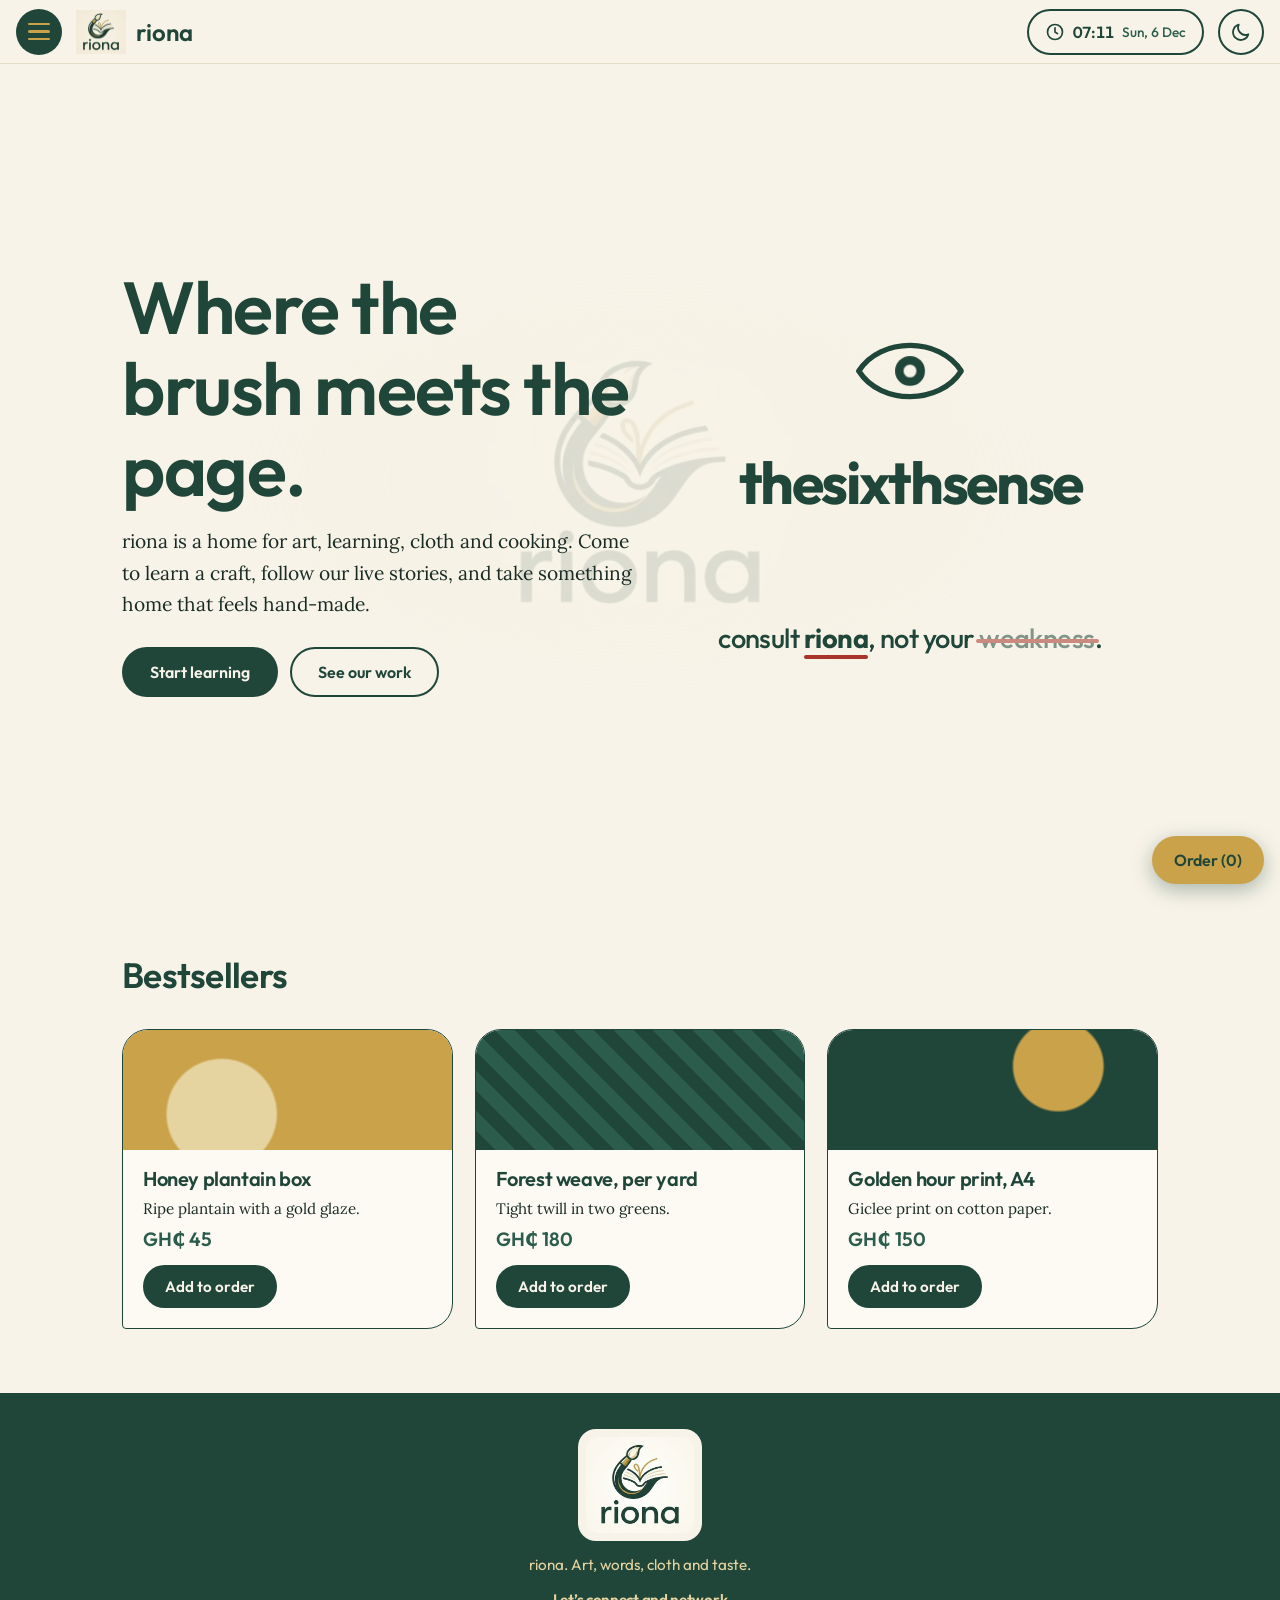
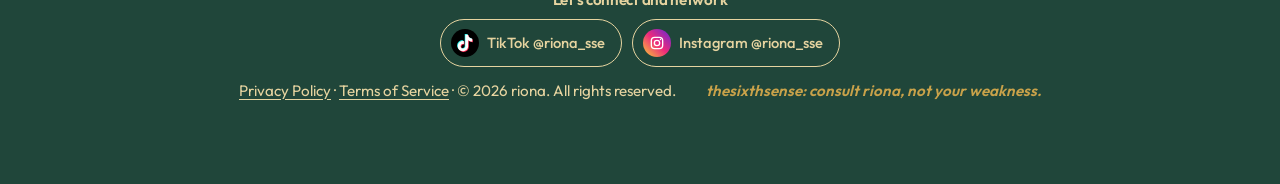
==== commit 1fc67e14: "Add files via upload" ====
--- a/index.html
+++ b/index.html
@@ -35,10 +35,6 @@
 <p class="mot sans"><span class="rv" style="--d:1900">consult <em>riona</em>,</span> <span class="rv" style="--d:2300">not your <s>weakness</s>.</span></p>
 </div>
 </div>
-<section class="motto" aria-label="Our motto"><div class="in"><svg class="eye" viewBox="0 0 120 70" aria-hidden="true"><path class="d ray" pathLength="1" d="M60 2V-9M36 7L29 -2M84 7L91 -2" style="--d:900"/><path class="d lid" pathLength="1" d="M6 35C28 6 92 6 114 35C92 64 28 64 6 35Z" style="--d:100"/><circle class="iris" cx="60" cy="35" r="15" style="--d:800"/><circle class="pupil" cx="60" cy="35" r="6" style="--d:1000"/><circle class="shine" cx="55" cy="30" r="2.5" style="--d:1100"/></svg>
-<p class="mk sans rv" style="--d:500">thesixthsense</p>
-<p class="ms sans"><span class="rv" style="--d:900">consult</span> <span class="rv" style="--d:1150"><em class="ri">riona</em>,</span> <span class="rv" style="--d:1500">not</span> <span class="rv" style="--d:1750"><s class="wk">your weakness</s>.</span></p>
-</div></section>
 <div class="in" style="padding-top:0"><div class="shop"><h2>Bestsellers</h2><div class="grid"><div class="prod"><div class="sw t3"></div><div class="b"><h3>Honey plantain box</h3><p>Ripe plantain with a gold glaze.</p><span class="pr" data-p="45"></span><button class="btn add" data-n="Honey plantain box" data-p="45">Add to order</button></div></div><div class="prod"><div class="sw t2"></div><div class="b"><h3>Forest weave, per yard</h3><p>Tight twill in two greens.</p><span class="pr" data-p="180"></span><button class="btn add" data-n="Forest weave, per yard" data-p="180">Add to order</button></div></div><div class="prod"><div class="sw t1"></div><div class="b"><h3>Golden hour print, A4</h3><p>Giclee print on cotton paper.</p><span class="pr" data-p="150"></span><button class="btn add" data-n="Golden hour print, A4" data-p="150">Add to order</button></div></div></div></div></div></section></main></main>
 <footer><img src="assets/logo-mark.jpg" alt="riona logo"><p>riona. Art, words, cloth and taste.</p>
 <p class="cn2 sans">Let&rsquo;s connect and network</p><div class="social" aria-label="riona on social media"><a href="https://www.tiktok.com/@riona_sse" target="_blank" rel="noopener noreferrer"><span class="ico tt"><svg viewBox="-1 -1 26 26" aria-hidden="true"><path fill="#25f4ee" transform="translate(-.9 -.9)" d="M12.525.02c1.31-.02 2.61-.01 3.91-.02.08 1.53.63 3.09 1.75 4.17 1.12 1.11 2.7 1.62 4.24 1.79v4.03c-1.44-.05-2.89-.35-4.2-.97-.57-.26-1.1-.59-1.62-.93-.01 2.92.01 5.84-.02 8.75-.08 1.4-.54 2.79-1.35 3.94-1.31 1.92-3.58 3.17-5.91 3.21-1.43.08-2.86-.31-4.08-1.03-2.02-1.19-3.44-3.37-3.65-5.71-.02-.5-.03-1-.01-1.49.18-1.9 1.12-3.72 2.58-4.96 1.66-1.44 3.98-2.13 6.15-1.72.02 1.48-.04 2.96-.04 4.44-.99-.32-2.15-.23-3.02.37-.63.41-1.11 1.04-1.36 1.75-.21.51-.15 1.07-.14 1.61.24 1.64 1.82 3.02 3.5 2.87 1.12-.01 2.19-.66 2.77-1.61.19-.33.4-.67.41-1.06.1-1.79.06-3.57.07-5.36.01-4.03-.01-8.05.02-12.07z"/><path fill="#fe2c55" transform="translate(.9 .9)" d="M12.525.02c1.31-.02 2.61-.01 3.91-.02.08 1.53.63 3.09 1.75 4.17 1.12 1.11 2.7 1.62 4.24 1.79v4.03c-1.44-.05-2.89-.35-4.2-.97-.57-.26-1.1-.59-1.62-.93-.01 2.92.01 5.84-.02 8.75-.08 1.4-.54 2.79-1.35 3.94-1.31 1.92-3.58 3.17-5.91 3.21-1.43.08-2.86-.31-4.08-1.03-2.02-1.19-3.44-3.37-3.65-5.71-.02-.5-.03-1-.01-1.49.18-1.9 1.12-3.72 2.58-4.96 1.66-1.44 3.98-2.13 6.15-1.72.02 1.48-.04 2.96-.04 4.44-.99-.32-2.15-.23-3.02.37-.63.41-1.11 1.04-1.36 1.75-.21.51-.15 1.07-.14 1.61.24 1.64 1.82 3.02 3.5 2.87 1.12-.01 2.19-.66 2.77-1.61.19-.33.4-.67.41-1.06.1-1.79.06-3.57.07-5.36.01-4.03-.01-8.05.02-12.07z"/><path fill="#fff" d="M12.525.02c1.31-.02 2.61-.01 3.91-.02.08 1.53.63 3.09 1.75 4.17 1.12 1.11 2.7 1.62 4.24 1.79v4.03c-1.44-.05-2.89-.35-4.2-.97-.57-.26-1.1-.59-1.62-.93-.01 2.92.01 5.84-.02 8.75-.08 1.4-.54 2.79-1.35 3.94-1.31 1.92-3.58 3.17-5.91 3.21-1.43.08-2.86-.31-4.08-1.03-2.02-1.19-3.44-3.37-3.65-5.71-.02-.5-.03-1-.01-1.49.18-1.9 1.12-3.72 2.58-4.96 1.66-1.44 3.98-2.13 6.15-1.72.02 1.48-.04 2.96-.04 4.44-.99-.32-2.15-.23-3.02.37-.63.41-1.11 1.04-1.36 1.75-.21.51-.15 1.07-.14 1.61.24 1.64 1.82 3.02 3.5 2.87 1.12-.01 2.19-.66 2.77-1.61.19-.33.4-.67.41-1.06.1-1.79.06-3.57.07-5.36.01-4.03-.01-8.05.02-12.07z"/></svg></span>TikTok @riona_sse</a><a href="https://www.instagram.com/riona_sse" target="_blank" rel="noopener noreferrer"><span class="ico ig"><svg viewBox="0 0 24 24" aria-hidden="true"><rect x="3.5" y="3.5" width="17" height="17" rx="5"/><circle cx="12" cy="12" r="4"/><circle cx="17.2" cy="6.8" r="1" fill="#fff" stroke="none"/></svg></span>Instagram @riona_sse</a></div>
